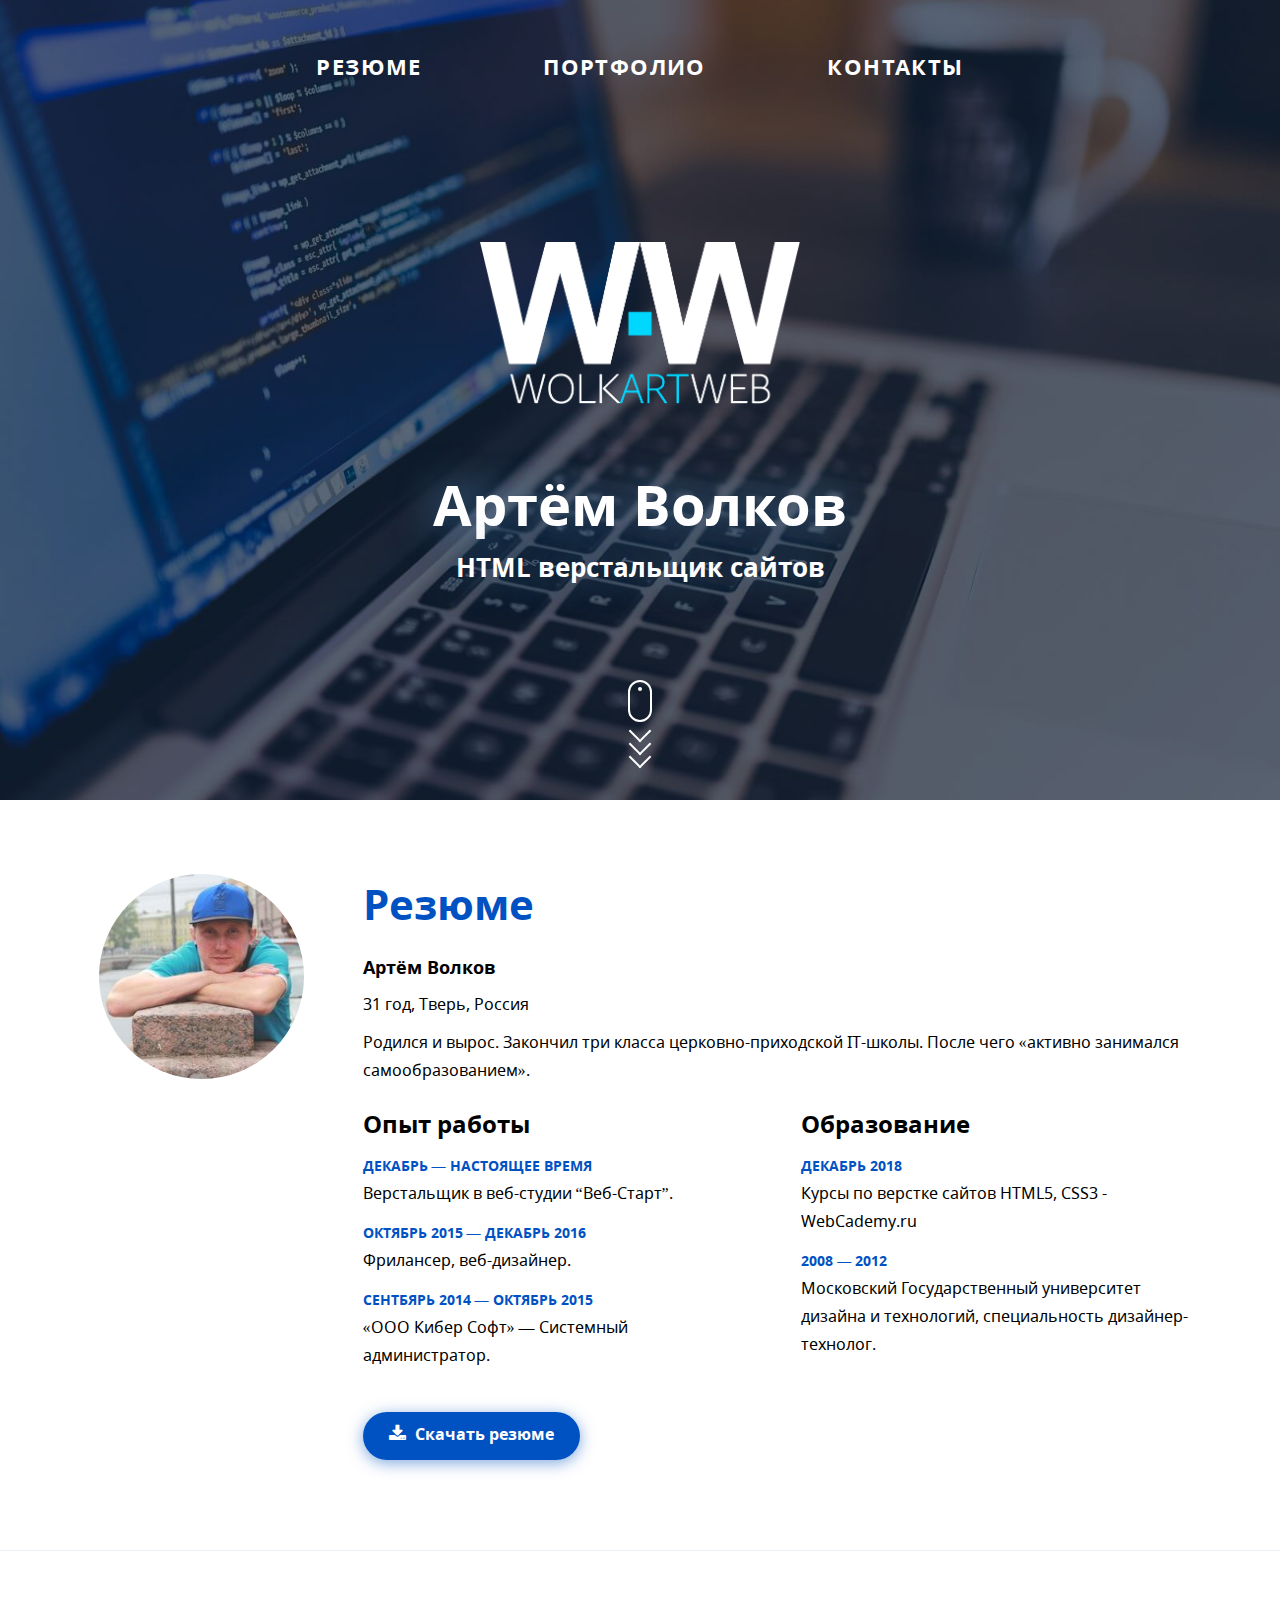
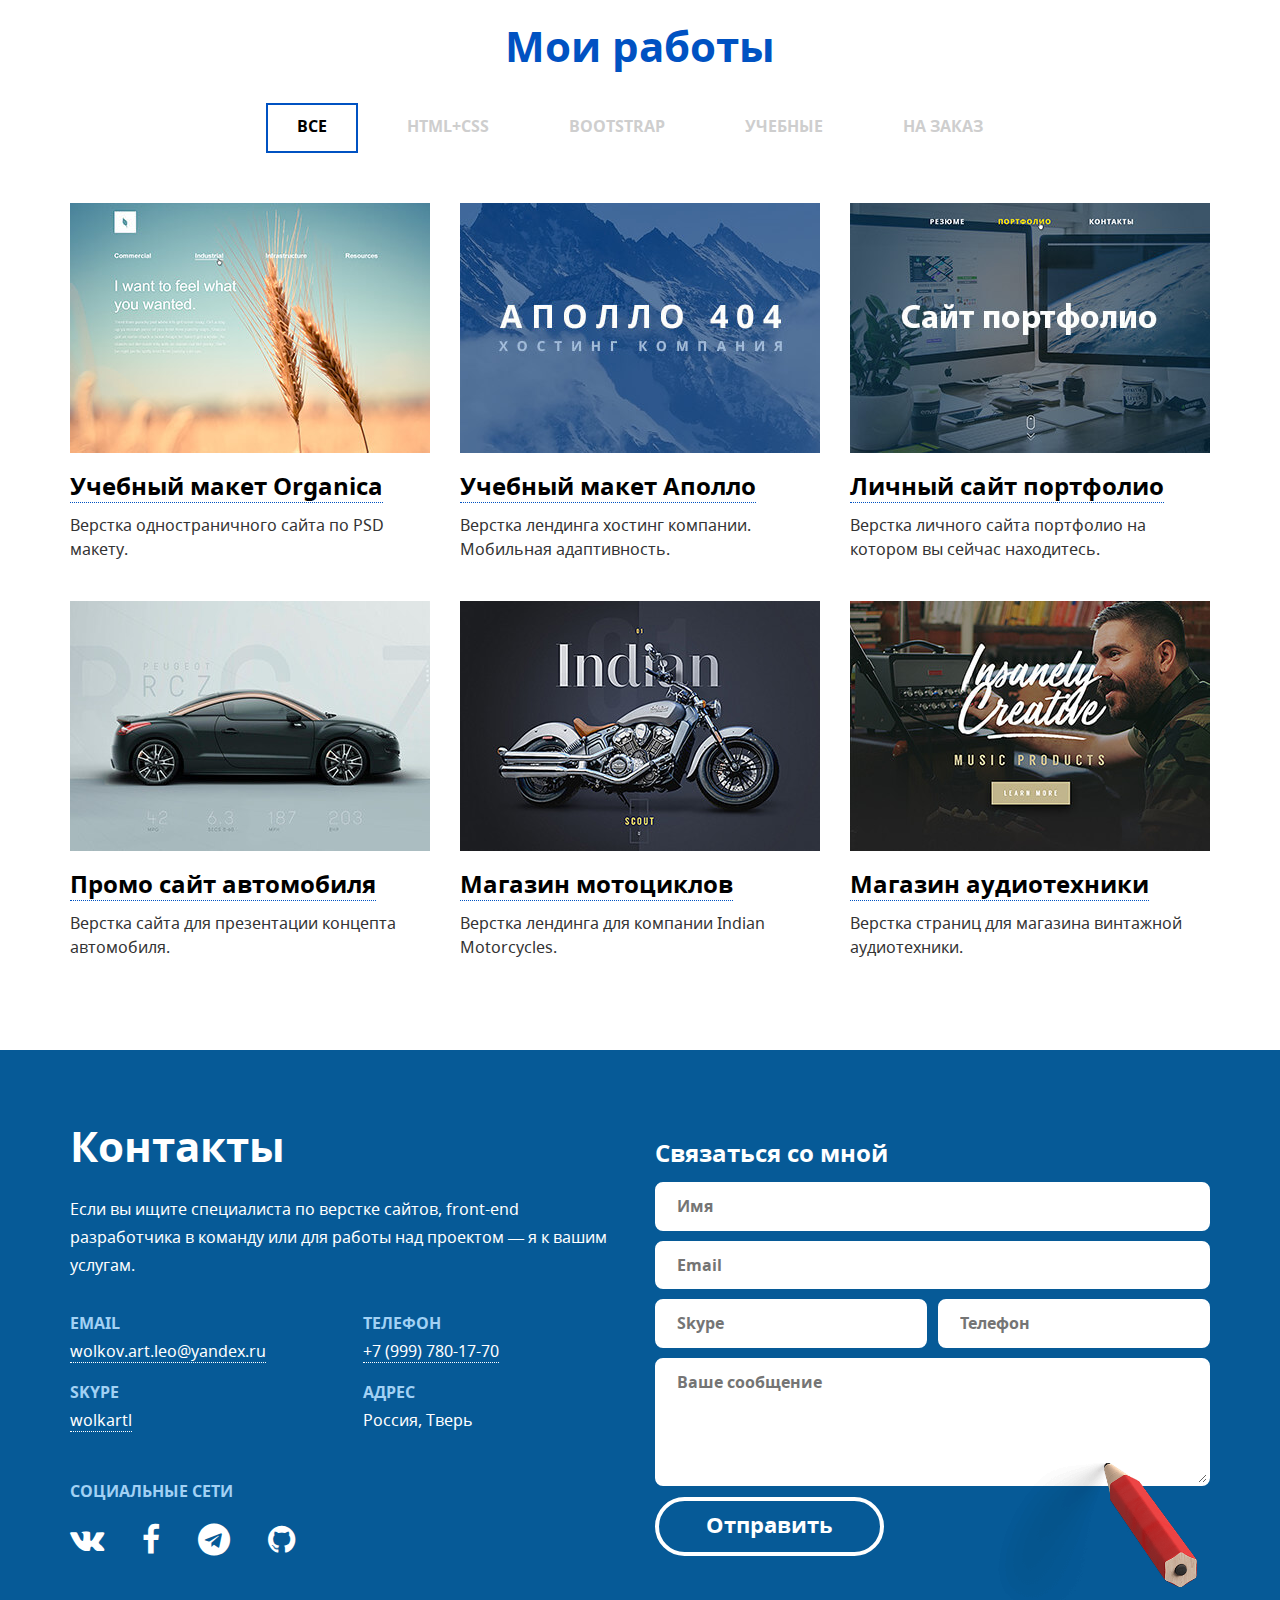
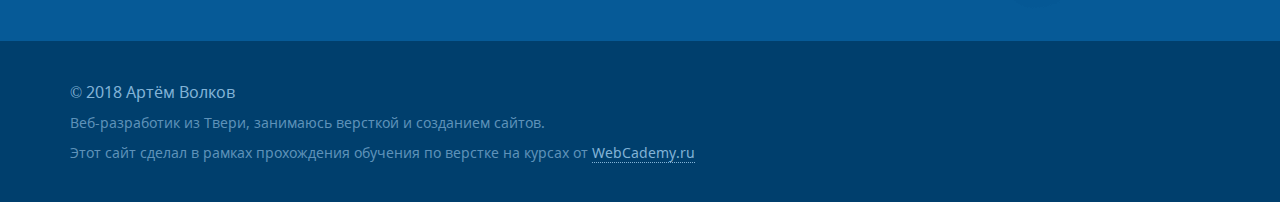
==== index.html @ 9b40dae7 "first commit" ====
<!DOCTYPE html>
<html lang="ru">
<head>
	<meta charset="UTF-8">
	<meta http-equiv="X-UA-Compatible" content="IE=edge" />
	<meta name="viewport" content="width=device-width, initial-scale=1.0" />

	<!-- Titles -->
	<title>Артём Волков - персональный сайт портфолио.</title>
	<meta name="keywords" content="Ключевые слова...">
	<meta name="description" content="Описание страницы...">

	<!-- Syles -->
	<link rel="stylesheet" href="libs/bootstrap/css/bootstrap.min.css">
	<link rel="stylesheet" href="css/main.css">
	<link rel="stylesheet" href="fonts/noto-webfont/noto.css">
	<link rel="stylesheet" href="fonts/font-awesome/css/font-awesome.min.css">
	<link rel="stylesheet" href="libs/fancybox/jquery.fancybox.css">

	<!-- FavIcons -->
	<link rel="shortcut icon" href="img/favicons/favicon.ico"  type="image/x-icon" />
	<link rel="apple-touch-icon" href="img/favicons/apple-touch-icon.png">
	

	<!-- HTML5 shim and Respond.js for IE8 support of HTML5 elements and media queries -->
	<!-- WARNING: Respond.js doesn't work if you view the page via file:// -->
	    <!--[if lt IE 9]>
	      <script src="https://oss.maxcdn.com/html5shiv/3.7.3/html5shiv.min.js"></script>
	      <script src="https://oss.maxcdn.com/respond/1.4.2/respond.min.js"></script>
	  <![endif]-->
	</head>
	<body>

	<!--[if lt IE 8]>
	    <p class="browserupgrade">Вы используете <strong>устаревшую</strong> версию браузера. Пожалуйста <a href="http://browsehappy.com/">обновите свой браузер</a>.</p>
	<![endif]-->
	
	<!-- Шапка страницы -->
	<div class="header">
		<div class="header__inner">
			<nav class="navigation">
				<!-- Navigation icon -->
				<!-- <div class="navigation__toggle navigation__toggle--fixed">
					<i class="fa fa-bars" aria-hiddin="true"></i>
				</div> -->
				<button id="navigation__button" class="cmn-toggle-switch cmn-toggle-switch__htx">
					<span>toggle menu</span>
				</button>
				<!-- // Navigation icon -->
				<ul class="navigation__list">
					<li><a href="#resume">резюме</a></li>
					<li><a href="#portfolio">портфолио</a></li>
					<li><a href="#contacts">контакты</a></li>
				</ul>
			</nav>
			
			<div class="header__centered-content">
				<div class="user-photo user-photo--shadow">
					<img src="usercontent/img/waw-logo-text.png" alt="Артём Волков">
				</div>
				
				<h1 class="header__title">Артём Волков</h1>
				<h2 class="header__subtitle">HTML верстальщик сайтов</h2>
			</div>

			<a href="#resume" class="mouse_scroll PageScroll2id">
				<div class="mouse">
					<div class="wheel"></div>
				</div>
				<div>
					<span class="m_scroll_arrows unu"></span>
					<span class="m_scroll_arrows doi"></span>
					<span class="m_scroll_arrows trei"></span>
				</div>
			</a>

		</div>
	</div>
	<!-- // Шапка страницы -->

	<!-- Резюме -->
	<div id="resume" class="section section--bottom-line section--bg-laptop">
		<div class="container">
			<div class="row">

				<!-- Фотография пользователя -->
				<div class="hidden-xs col-sm-2 col-lg-3">
					<div class="user-photo user-photo--big">
						<img src="usercontent/img/photo-big.jpg" alt="Артём Волков">
					</div>
				</div>
				<!-- // Фотография пользователя -->

				<!-- Резюме пользователя -->
				<div class="col-sm-10 col-lg-9">
					<div class="heading">Резюме</div>
					<div class="heading heading--user-name">Артём Волков</div>
					<p>31 год, Тверь, Россия</p>
					<p>Родился и вырос. Закончил три класса церковно-приходской IT-школы. После чего «активно занимался самообразованием».</p>
					
					<!-- Опыт и образование -->
					<div class="row">
						<div class="col-sm-6">
							<div class="heading heading--medium">
								Опыт работы
							</div>
							<ul class="definition-list">
								<li class="definition-list__item">
									<div class="definition-list__def">Декабрь — настоящее время</div>
									<div class="definition-list__desc">
										<p>Верстальщик в веб-студии “Веб-Старт”.</p>
									</div>
								</li>
								<li class="definition-list__item">
									<div class="definition-list__def">октябрь 2015 — Декабрь 2016</div>
									<div class="definition-list__desc">
										<p>Фрилансер, веб-дизайнер.</p>
									</div>
								</li>
								<li class="definition-list__item">
									<div class="definition-list__def">Сентбярь 2014 — Октябрь 2015</div>
									<div class="definition-list__desc">
										<p>«ООО Кибер Софт» — Системный администратор.</p>
									</div>
								</li>
							</ul>
						</div>
						
						<div class="col-sm-6">
							<div class="heading heading--medium">
								Образование
							</div>
							<ul class="definition-list">
								<li class="definition-list__item">
									<div class="definition-list__def">декабрь 2018</div>
									<div class="definition-list__desc">
										<p>Курсы по верстке сайтов HTML5, CSS3 - WebCademy.ru</p>
									</div>
								</li>
								<li class="definition-list__item">
									<div class="definition-list__def">2008 — 2012</div>
									<div class="definition-list__desc">
										<p>Московский Государственный университет дизайна и технологий, специальность дизайнер-технолог.</p>
									</div>
								</li>
							</ul>
						</div>
					</div>
					<!-- // Опыт и образование -->
					
					<a href="usercontent/pdf/resume.pdf" target="_blank">
						<div class="button">
							<i class="fa fa-download" aria-hiddin="true"></i>
							Скачать резюме
						</div>
					</a>

				</div>
				<!-- // Резюме пользователя -->

			</div>
		</div>
	</div>
	<!-- // Резюме -->

	<!-- Портфолио -->
	<div id="portfolio" class="section section--padding-smaller section--bg-gear">
		<div class="container">
			<div class="heading heading--center">Мои работы</div>

			<!-- 
				1. Создаем разметку с контейнером и элементами которые будем фильтровать.
				2. Добавить контролы для фильтрации.
				3. Добавить в CSS:
				#Container .mix {
					display: none;
				}
				4. Дабавить в JS:
				$('#Container').mixItUp();
				5. Подключить сам MixItUp
			 -->



			<!-- Фильтр работ -->
			<div class="filter-block">
				<ul class="filter-block__block-element">
					<li class="filter-block__element">
						<span class="filter-block__button filter-block__button--active filter" data-filter="all">Все</span>
					</li>
					<li class="filter-block__element">
						<span class="filter-block__button filter" data-filter=".html-css">HTML+CSS</span>
					</li>
					<li class="filter-block__element">
						<span class="filter-block__button filter" data-filter=".bootstrap">Bootstrap</span>
					</li>
					<li class="filter-block__element">
						<span class="filter-block__button filter" data-filter=".tutorial">Учебные</span>
					</li>
					<li class="filter-block__element">
						<span class="filter-block__button filter" data-filter=".payed">На заказ</span>
					</li>
				</ul>
			</div>
			<!-- // Фильтр работ -->

			<div class="row" id="portfolio-projects">

				<!-- Работа в портфолио -->
				<div class="col-sm-4 mix html-css tutorial">
					<div class="portfolio-item">
						<a href="usercontent/img/works/organic.jpg" class="fancybox portfolio-item__image" rel="group" title="Учебный макет Organica">
							<div class="portfolio-item__image__hover">
								<i class="fa fa-search" aria-hidden="true"></i><br>
								<span>Смотреть макет</span>
							</div>
							<img src="usercontent/img/project_organica.jpg" alt="Учебный макет Organica">
						</a>
						<div class="portfolio-item__title">
							<a href="http://myhealthline.info/Organica" target="_blank">Учебный макет Organica</a>
						</div>
						<div class="portfolio-item__description">
							Верстка одностраничного сайта по PSD макету.
						</div>
					</div>
				</div>
				<!-- // Работа в портфолио -->

				<!-- Работа в портфолио -->
				<div class="col-sm-4 mix bootstrap tutorial">
					<div class="portfolio-item">
						<a href="usercontent/img/works/apollo.jpg" class="fancybox portfolio-item__image" rel="group" title="Учебный макет Аполло">
							<div class="portfolio-item__image__hover">
								<i class="fa fa-search" aria-hidden="true"></i><br>
								<span>Смотреть макет</span>
							</div>
							<img src="usercontent/img/project_apollo.jpg" alt="Учебный макет Аполло">
						</a>
						<div class="portfolio-item__title">
							<a href="http://myhealthline.info/apollo" target="_blank">Учебный макет Аполло</a>
						</div>
						<div class="portfolio-item__description">
							Верстка лендинга хостинг компании. Мобильная адаптивность.
						</div>
					</div>
				</div>
				<!-- // Работа в портфолио -->

				<!-- Работа в портфолио -->
				<div class="col-sm-4 mix bootstrap tutorial">
					<div class="portfolio-item">
						<a href="usercontent/img/works/portfolio.jpg" class="fancybox portfolio-item__image" rel="group" title="Личный сайт портфолио">
							<div class="portfolio-item__image__hover">
								<i class="fa fa-search" aria-hidden="true"></i><br>
								<span>Смотреть макет</span>
							</div>
							<img src="usercontent/img/project_portfolio.jpg" alt="Личный сайт портфолио">
						</a>
						<div class="portfolio-item__title">
							<a href="#">Личный сайт портфолио</a>
						</div>
						<div class="portfolio-item__description">
							Верстка личного сайта портфолио на котором вы сейчас находитесь. 
						</div>
					</div>
				</div>
				<!-- // Работа в портфолио -->

				<!-- Работа в портфолио -->
				<div class="col-sm-4 mix payed">
					<div class="portfolio-item">
						<a href="usercontent/img/works/car-concept.jpg" class="fancybox portfolio-item__image" rel="group" title="Промо сайт автомобиля">
							<div class="portfolio-item__image__hover">
								<i class="fa fa-search" aria-hidden="true"></i><br>
								<span>Смотреть макет</span>
							</div>
							<img src="usercontent/img/project_auto.jpg" alt="Промо сайт автомобиля">
						</a>
						<div class="portfolio-item__title">
							<a href="usercontent/img/works/car-concept.jpg" target="_blank">Промо сайт автомобиля</a>
						</div>
						<div class="portfolio-item__description">
							Верстка сайта для презентации концепта автомобиля.
						</div>
					</div>
				</div>
				<!-- // Работа в портфолио -->

				<!-- Работа в портфолио -->
				<div class="col-sm-4 mix bootstrap payed">
					<div class="portfolio-item">
						<a href="usercontent/img/works/motocycles.jpg" class="fancybox portfolio-item__image" rel="group" title="Магазин мотоциклов">
							<div class="portfolio-item__image__hover">
								<i class="fa fa-search" aria-hidden="true"></i><br>
								<span>Смотреть макет</span>
							</div>
							<img src="usercontent/img/project_moto.jpg" alt="Магазин мотоциклов">
						</a>
						<div class="portfolio-item__title">
							<a href="usercontent/img/works/motocycles.jpg" target="_blank"">Магазин мотоциклов</a>
						</div>
						<div class="portfolio-item__description">
							Верстка лендинга для компании Indian Motorcycles.
						</div>
					</div>
				</div>
				<!-- // Работа в портфолио -->

				<!-- Работа в портфолио -->
				<div class="col-sm-4 mix payed">
					<div class="portfolio-item">
						<a href="usercontent/img/works/music.jpg" class="fancybox portfolio-item__image" rel="group" title="Магазин аудиотехники">
							<div class="portfolio-item__image__hover">
								<i class="fa fa-search" aria-hidden="true"></i><br>
								<span>Смотреть макет</span>
							</div>
							<img src="usercontent/img/project_music.jpg" alt="Магазин аудиотехники">
						</a>
						<div class="portfolio-item__title">
							<a href="usercontent/img/works/music.jpg" target="_blank"">Магазин аудиотехники</a>
						</div>
						<div class="portfolio-item__description">
							Верстка страниц для магазина винтажной аудиотехники.
						</div>
					</div>
				</div>
				<!-- // Работа в портфолио -->
				
			</div>
		</div>
	</div>
	<!-- // Портфолио -->

	<!-- Footer -->
	<!-- Контакты блок -->
	<div id="contacts" class="contacts section section--padding-contacts section--bg-cloud">
		<div class="container">
			<div class="row">

				<!-- Контакты -->
				<div class="col-sm-6">
					<div class="heading heading--white">Контакты</div>
					<div class="contacts__description">
						<p>Если вы ищите специалиста по верстке сайтов, front-end разработчика в команду или для работы над проектом —  я к вашим услугам.</p>
					</div>
					
					<!-- Контактные данные -->
					<div class="row">
						<div class="col-lg-6">
							<ul class="definition-list">
								<li class="definition-list__item">
									<div class="definition-list__def definition-list__def--contacts">Email</div>
									<div class="definition-list__desc">
										<p><a href="mailto:wolkov.art.leo@yandex.ru">wolkov.art.leo@yandex.ru</a></p>
									</div>
								</li>
								<li class="definition-list__item">
									<div class="definition-list__def definition-list__def--contacts">Skype</div>
									<div class="definition-list__desc">
										<p><a href="skype:wolkartl?chat">wolkartl</a></p>
									</div>
								</li>
							</ul>
						</div>

						<div class="col-lg-6">
							<ul class="definition-list">
								<li class="definition-list__item">
									<div class="definition-list__def definition-list__def--contacts">Телефон</div>
									<div class="definition-list__desc">
										<p><a href="tel:+7 (999) 780-17-70">+7 (999) 780-17-70</a></p>
									</div>
								</li>
								<li class="definition-list__item">
									<div class="definition-list__def definition-list__def--contacts">Адрес</div>
									<div class="definition-list__desc">
										<p>Россия, Тверь</p>
									</div>
								</li>
							</ul>
						</div>
					</div>
					<!-- // Контактные данные -->

					<!-- Социальные сети -->
					<ul class="definition-list definition-list--social-icons">
						<li class="definition-list__item">
							<div class="definition-list__def definition-list__def--contacts">Социальные сети</div>
							<div class="definition-list__desc">
								<div class="social-icons">
									<a href="https://vk.com/wolkart" target="_blank" class="fa fa-vk" aria-hidden="true"></a>
									<a href="https://www.facebook.com/wolkov.art.leo" target="_blank" class="fa fa-facebook" aria-hidden="true"></a>
									<!-- <a href="#" target="_blank" class="fa fa-instagram" aria-hidden="true"></a> -->
									<a href="tg://resolve?domain=<@WolkArt>" target="_blank" class="fa fa-telegram" aria-hidden="true"></a>
									<a href="https://github.com/wolkart" target="_blank" class="fa fa-github" aria-hidden="true"></a>
								</div>
							</div>
						</li>
					</ul>
					<!-- // Социальные сети -->
				</div>
				<!-- // Контакты -->

				<!-- Форма -->
				<div class="col-sm-6 col-lg-6">
					<div class="heading heading--medium heading--padding-top heading--white">Связаться со мной</div>

					<form id="contact-form" class="contact-form">

						<!-- Hidden Required Fields -->
						<input type="hidden" name="project_name" value="Мой сайт-портфолио">
						<input type="hidden" name="form_from" value="admin@wolkovart.zzz.com.ua">
						<input type="hidden" name="admin_email" value="wolkov.art.leo@yandex.ru">
						<input type="hidden" name="form_subject" value="Сообщение с сайта-портфолио">
						<!-- // Hidden Required Fields -->

						<input type="text" class="contact-form__input" name="name" placeholder="Имя">
						<input type="text" class="contact-form__input" name="email" placeholder="Email">

						<div class="clearfix">
							<input type="text" class="contact-form__input contact-form__input--half-width-left" name="skype" placeholder="Skype">
							<input type="text" class="contact-form__input contact-form__input--half-width-right" name="phone" placeholder="Телефон">
						</div>

						<div class="contact-form__bg-pencil">
							<textarea class="contact-form__textarea" placeholder="Ваше сообщение" name="message"></textarea>
						</div>

						<input type="submit" class="contact-form__submit" name="" value="Отправить">
					</form>

					<div id="answer"></div>

				</div>
				<!-- // Форма -->

			</div>
		</div>
	</div>
	<!-- // Контакты блок -->
	
	<!-- Копирайт -->
	<div class="copyright">
		<div class="container">
			<p class="copyright__label">© 2018 Артём Волков</p>
			<p>Веб-разработик из Твери, занимаюсь версткой и созданием сайтов.</p>
			<p>Этот сайт сделал в рамках прохождения обучения по верстке на курсах от <a href="http://webcademy.ru/" target="_blank">WebCademy.ru</a></p>
		</div>
	</div>
	<!-- Копирайт -->
	<!-- // Footer -->

	



	


	<!-- Vendor scripts -->
	<script src="libs/jquery/jquery-1.11.2.min.js"></script>
	<script src="libs/bootstrap/js/bootstrap.min.js"></script>
	<script src="libs/pagescroll2id/jquery.malihu.PageScroll2id.js"></script>
	<script src="libs/mixitup2/jquery.mixitup.min.js"></script>
	<script src="libs/fancybox/jquery.fancybox.pack.js"></script>
	<script src="libs/jquery/jquery.mousewheel-3.0.6.pack.js"></script>
	<script src="libs/jquery.valedate/jquery.validate.js"></script>
	
	<!-- Custom scripts -->
	<script src="js/navigation.js"></script>
	<script src="js/main.js"></script>

</body>
</html>
---- css/main.css ----
/*
 * Box-sizing-model
 */
*,
*:before,
*:after {
  -moz-box-sizing: border-box;
  -webkit-box-sizing: border-box;
  box-sizing: border-box;
}
/*
 * Responsive images
*/
img {
  max-width: 100%;
  height: auto;
}
/*
 * Cursor change on hover on Buttons
*/
input[type="submit"] {
  cursor: pointer;
}
/*
 * A better looking default horizontal rule
 */
hr {
  display: block;
  height: 1px;
  border: 0;
  border-top: 1px solid #ccc;
  margin: 1em 0;
  padding: 0;
}
/*
 * Allow only vertical resizing of textareas.
 */
textarea {
  resize: vertical;
}
/*
 * Clearfix: contain floats
 *
 * For modern browsers
 * 1. The space content is one way to avoid an Opera bug when the
 *    `contenteditable` attribute is included anywhere else in the document.
 *    Otherwise it causes space to appear at the top and bottom of elements
 *    that receive the `clearfix` class.
 * 2. The use of `table` rather than `block` is only necessary if using
 *    `:before` to contain the top-margins of child elements.
 */
.clearfix:before,
.clearfix:after {
  content: " ";
  /* 1 */
  display: table;
  /* 2 */
}
.clearfix:after {
  clear: both;
}
.clear {
  clear: both;
  height: 0;
  width: 0;
  visibility: hidden;
}
/* ==========================================================================
   Browser Upgrade Prompt
   ========================================================================== */
.browserupgrade {
  margin: 0.2em 0;
  background: #ccc;
  color: #000;
  padding: 0.2em 0;
}
html,
body {
  height: 100%;
  min-width: 320px;
}
html {
  font-size: 10px;
  line-height: 1.4;
}
body {
  font-size: 1.6rem;
  /* 10px * 1.6 = 16px */
  font-family: 'Noto Sans';
}
p {
  font-size: 14px;
  line-height: 22px;
  color: #000;
}
@media (min-width: 768px) {
  p {
    font-size: 16px;
    line-height: 28px;
  }
}
/*==========  Desktop First Method  ==========*/
/* Large Devices, Wide Screens - adaptive styles bofore 1200px */
/* Medium Devices, Desktops - adaptive styles bofore 992px */
/* Small Devices, Tablets - adaptive styles bofore 768px */
/* Extra Small Devices, Phones - adaptive styles bofore 480px */
/* Custom, iPhone Retina - adaptive styles bofore 320px */
.navigation {
  font-size: 22px;
  font-weight: 700;
  text-transform: uppercase;
  letter-spacing: 1.4px;
  top: 51px;
  left: 0;
  right: 0;
}
@media (min-width: 768px) {
  .navigation {
    position: absolute;
  }
}
.navigation .navigation__toggle {
  display: block;
  font-size: 38px;
  position: absolute;
  top: 23px;
  right: 15px;
  z-index: 2;
  cursor: pointer;
}
@media (min-width: 768px) {
  .navigation .navigation__toggle {
    display: none;
  }
}
.navigation .navigation__toggle--fixed {
  position: fixed;
}
.navigation ul.navigation__list {
  margin: 0;
  padding: 0;
  list-style-type: none;
  text-align: center;
  display: none;
  z-index: 1;
  position: fixed;
  top: 0;
  bottom: 0;
  left: 0;
  right: 0;
  background-color: rgba(11, 81, 136, 0.95);
}
.navigation ul.navigation__list--open {
  display: flex;
  justify-content: center;
  align-items: center;
  flex-direction: column;
}
@media (min-width: 768px) {
  .navigation ul.navigation__list {
    display: block;
    position: absolute;
  }
}
.navigation ul.navigation__list li {
  margin: 0 0 40px;
  padding: 0;
  display: block;
  margin-left: auto;
  margin-right: auto;
}
@media (min-width: 768px) {
  .navigation ul.navigation__list li {
    display: inline-block;
    margin: 0;
    padding: 0;
    margin-right: 114px;
  }
  .navigation ul.navigation__list li:last-child {
    margin-right: 0;
  }
}
.navigation a {
  color: #FFF;
  text-decoration: none;
  -webkit-transition: all 0.3s ease-in;
  -moz-transition: all 0.3s ease-in;
  -ms-transition: all 0.3s ease-in;
  -o-transition: all 0.3s ease-in;
  transition: all 0.3s ease-in;
}
.navigation a:hover,
.navigation a:focus,
.navigation a:active {
  color: #ffe400;
}
.user-photo {
  overflow: hidden;
  width: 160px;
  margin-left: auto;
  margin-right: auto;
  margin-bottom: 30px;
  background-repeat: no-repeat;
  background-position: center;
  -webkit-background-size: cover;
  -o-background-size: cover;
  background-size: cover;
}
@media (min-width: 768px) {
  .user-photo {
    width: 200px;
  }
}
@media (min-width: 1200px) {
  .user-photo {
    width: 320px;
    margin-bottom: 70px;
  }
}
.user-photo--big {
  max-width: 100%;
  height: auto;
  border-radius: 110px;
  background-image: url("../img/placeholders/user-avatar-placeholder-big.jpg");
}
@media (min-width: 1200px) {
  .user-photo--big {
    width: 205px;
    height: 205px;
  }
}
a.mouse_scroll {
  display: block;
  margin: 0 auto;
  width: 24px;
  height: 100px;
  position: absolute;
  bottom: 2rem;
  left: 50%;
  margin-left: -12px;
  -webkit-animation-delay: 1.2s;
  -moz-animation-delay: 1.2s;
  -o-animation-delay: 1.2s;
  animation-delay: 1.2s;
  cursor: pointer;
}
@media screen and (max-width: 767px) {
  a.mouse_scroll {
    bottom: 1rem;
    height: 50px;
  }
}
a.mouse_scroll:active,
a.mouse_scroll:focus {
  outline: none;
}
.m_scroll_arrows {
  display: block;
  width: 5px;
  height: 5px;
  -ms-transform: rotate(45deg);
  /* IE 9 */
  -webkit-transform: rotate(45deg);
  /* Chrome, Safari, Opera */
  transform: rotate(45deg);
  border-right: 2px solid white;
  border-bottom: 2px solid white;
  margin: 0 0 3px 4px;
  width: 16px;
  height: 16px;
}
.unu {
  margin-top: 1px;
}
.unu,
.doi,
.trei {
  -webkit-animation: mouse-scroll 1s infinite;
  -moz-animation: mouse-scroll 1s infinite;
}
.unu {
  -webkit-animation-delay: .1s;
  -moz-animation-delay: .1s;
  -webkit-animation-direction: alternate;
}
.doi {
  -webkit-animation-delay: .2s;
  -moz-animation-delay: .2s;
  -webkit-animation-direction: alternate;
  margin-top: -6px;
}
.trei {
  -webkit-animation-delay: .3s;
  -moz-animation-delay: .3s;
  -webkit-animation-direction: alternate;
  margin-top: -6px;
}
.mouse {
  height: 42px;
  width: 24px;
  border-radius: 14px;
  transform: none;
  border: 2px solid white;
  top: 170px;
  display: none;
}
@media (min-width: 768px) {
  .mouse {
    display: block;
  }
}
.wheel {
  height: 5px;
  width: 2px;
  display: block;
  margin: 5px auto;
  background: white;
  position: relative;
  height: 4px;
  width: 4px;
  border: 2px solid white;
  -webkit-border-radius: 8px;
  border-radius: 8px;
}
.wheel {
  -webkit-animation: mouse-wheel 0.6s linear infinite;
  -moz-animation: mouse-wheel 0.6s linear infinite;
}
@-webkit-keyframes mouse-wheel {
  0% {
    opacity: 1;
    -webkit-transform: translateY(0);
    -ms-transform: translateY(0);
    transform: translateY(0);
  }
  100% {
    opacity: 0;
    -webkit-transform: translateY(6px);
    -ms-transform: translateY(6px);
    transform: translateY(6px);
  }
}
@-moz-keyframes mouse-wheel {
  0% {
    top: 1px;
  }
  25% {
    top: 2px;
  }
  50% {
    top: 3px;
  }
  75% {
    top: 2px;
  }
  100% {
    top: 1px;
  }
}
@-webkit-keyframes mouse-scroll {
  0% {
    opacity: 0;
  }
  50% {
    opacity: .5;
  }
  100% {
    opacity: 1;
  }
}
@-moz-keyframes mouse-scroll {
  0% {
    opacity: 0;
  }
  50% {
    opacity: .5;
  }
  100% {
    opacity: 1;
  }
}
@-o-keyframes mouse-scroll {
  0% {
    opacity: 0;
  }
  50% {
    opacity: .5;
  }
  100% {
    opacity: 1;
  }
}
@keyframes mouse-scroll {
  0% {
    opacity: 0;
  }
  50% {
    opacity: .5;
  }
  100% {
    opacity: 1;
  }
}
.section {
  padding-top: 35px;
  padding-bottom: 40px;
}
@media (min-width: 768px) {
  .section {
    padding-top: 50px;
    padding-bottom: 60px;
  }
}
@media (min-width: 1200px) {
  .section {
    padding-top: 74px;
    padding-bottom: 90px;
  }
}
.section--padding-smaller {
  padding-top: 30px;
  padding-bottom: 35px;
}
@media (min-width: 768px) {
  .section--padding-smaller {
    padding-top: 50px;
    padding-bottom: 60px;
  }
}
@media (min-width: 1200px) {
  .section--padding-smaller {
    padding-top: 65px;
    padding-bottom: 50px;
  }
}
.section--padding-contacts {
  padding-top: 48px;
  padding-bottom: 50px;
}
@media (min-width: 768px) {
  .section--padding-contacts {
    padding-top: 50px;
    padding-bottom: 60px;
  }
}
@media (min-width: 1200px) {
  .section--padding-contacts {
    padding-top: 66px;
    padding-bottom: 52px;
  }
}
.section--bottom-line {
  border-bottom: 1px solid #e9eff3;
}
.section--bg-laptop {
  background-repeat: no-repeat;
  background-position: right 70%;
}
@media (min-width: 1500px) {
  .section--bg-laptop {
    background-image: url("../img/bg/laptop.png");
  }
}
.section--bg-gear {
  background-repeat: no-repeat;
  background-position: left 55%;
}
@media (min-width: 1500px) {
  .section--bg-gear {
    background-image: url("../img/bg/gear.png");
  }
}
.section--bg-cloud {
  background-repeat: no-repeat;
  background-position: right 70%;
}
@media (min-width: 1500px) {
  .section--bg-cloud {
    background-image: url("../img/bg/cloud.png");
  }
}
.heading {
  color: #0052c2;
  font-weight: 700;
  font-size: 32px;
  margin: 0 0 9px;
}
@media (min-width: 768px) {
  .heading {
    font-size: 42px;
    margin: 0 0 19px;
  }
}
.heading--user-name {
  font-size: 18px;
  line-height: 28px;
  font-weight: 700;
  color: #000;
  margin: 0 0 3px;
}
@media (min-width: 768px) {
  .heading--user-name {
    margin: 0 0 9px;
  }
}
.heading--medium {
  color: #000;
  font-size: 24px;
  line-height: 28px;
  margin: 16px 0 15px;
}
.heading--center {
  text-align: center;
}
.heading--white {
  color: #FFF;
}
.heading--padding-top {
  padding-top: 7px;
}
.definition-list {
  margin: 0 0 43px;
  padding: 0;
  list-style-type: none;
}
@media (min-width: 1200px) {
  .definition-list {
    padding-right: 20px;
  }
}
.definition-list--social-icons {
  margin-bottom: 0;
}
.definition-list__item {
  margin: 0 0 13px;
  padding: 0;
}
.definition-list__def {
  font-size: 14px;
  line-height: 26px;
  font-weight: 700;
  color: #0052c2;
  text-transform: uppercase;
}
.definition-list__def--contacts {
  color: #A2D1F4;
  font-size: 16px;
  line-height: 28px;
}
.definition-list__desc {
  font-size: 16px;
  line-height: 26px;
}
.button {
  display: inline-block;
  font-size: 16px;
  font-weight: 700;
  color: #FFF;
  padding: 11px 26px 14px;
  background-color: #0052c2;
  border-radius: 60px;
  cursor: pointer;
  box-shadow: 0px 3px 15px 0px rgba(0, 82, 194, 0.5);
  -webkit-transition: 0.3s ease-in;
  -moz-transition: 0.3s ease-in;
  -ms-transition: 0.3s ease-in;
  -o-transition: 0.3s ease-in;
  transition: 0.3s ease-in;
}
.button .fa {
  font-size: 18px;
  margin-right: 5px;
}
.button:hover,
.button:focus {
  background-color: #FFF;
  color: #0052c2;
}
.button:active {
  background-color: #0052c2;
  color: #ffe400;
}
.Rounded_Rectangle_2_copy_4 {
  background-color: #0052c2;
  box-shadow: 0px 3px 15px 0px rgba(0, 82, 194, 0.5);
  position: absolute;
  left: 120px;
  top: 524px;
  width: 216px;
  height: 48px;
  z-index: 71;
}
.filter-block {
  font-size: 16px;
  font-weight: 700;
  text-transform: uppercase;
  padding-top: 19px;
  margin-bottom: 20px;
}
@media (min-width: 768px) {
  .filter-block {
    padding-top: 8px;
    margin-bottom: 50px;
  }
}
.filter-block__block-element {
  margin: 0;
  padding: 0;
  list-style-type: none;
  text-align: center;
}
.filter-block__element {
  margin: 0 0 9px;
  padding: 0;
  display: block;
}
@media (min-width: 768px) {
  .filter-block__element {
    margin: 0;
    margin-right: 0;
    display: inline-block;
  }
}
@media (min-width: 1200px) {
  .filter-block__element {
    margin-right: 14px;
  }
  .filter-block__element:last-child {
    margin-right: 0;
  }
}
.filter-block__button {
  display: inline-block;
  cursor: pointer;
  color: #CECECE;
  padding: 10px 29px 13px;
  border: 2px solid #fff;
  -webkit-transition: all 0.3s ease-in;
  -moz-transition: all 0.3s ease-in;
  -ms-transition: all 0.3s ease-in;
  -o-transition: all 0.3s ease-in;
  transition: all 0.3s ease-in;
}
.filter-block__button:hover {
  padding: 10px 29px 13px;
  color: #000;
  border: 2px solid #0052c2;
}
.filter-block__button--active {
  padding: 10px 29px 13px;
  color: #000;
  border: 2px solid #0052c2;
}
#portfolio-projects {
  text-align: center;
}
@media (min-width: 768px) {
  #portfolio-projects {
    text-align: left;
  }
}
#portfolio-projects .mix {
  display: none;
  text-align: left;
}
.portfolio-item {
  margin-left: auto;
  margin-right: auto;
  margin-bottom: 40px;
  max-width: 360px;
}
.portfolio-item__image {
  position: relative;
  display: block;
  margin-bottom: 15px;
  background-image: url("../img/placeholders/project_placeholder.jpg");
  background-repeat: no-repeat;
  background-position: center;
  -webkit-background-size: cover;
  -o-background-size: cover;
  background-size: cover;
  min-height: 190px;
  overflow: hidden;
}
@media (min-width: 768px) {
  .portfolio-item__image {
    min-height: 150px;
  }
}
@media (min-width: 992px) {
  .portfolio-item__image {
    min-height: 200px;
  }
}
@media (min-width: 1200px) {
  .portfolio-item__image {
    margin-bottom: 16px;
    height: 250px;
  }
}
.portfolio-item__image__hover {
  position: absolute;
  top: 100%;
  bottom: 0;
  left: 0;
  right: 0;
  padding-top: 60px;
  text-align: center;
  font-size: 26px;
  color: #FFF;
  background-color: rgba(0, 82, 194, 0.9);
  -webkit-transition: top 0.5s ease-out;
  -moz-transition: top 0.5s ease-out;
  -ms-transition: top 0.5s ease-out;
  -o-transition: top 0.5s ease-out;
  transition: top 0.5s ease-out;
}
.portfolio-item__image__hover .fa {
  font-size: 64px;
  margin-bottom: 15px;
  position: absolute;
  top: 50%;
  left: 50%;
  -webkit-transform: translate(-50%, -50%);
  -moz-transform: translate(-50%, -50%);
  -ms-transform: translate(-50%, -50%);
  -o-transform: translate(-50%, -50%);
  transform: translate(-50%, -50%);
}
@media (min-width: 768px) {
  .portfolio-item__image__hover .fa {
    font-size: 50px;
  }
}
@media (min-width: 1200px) {
  .portfolio-item__image__hover .fa {
    font-size: 64px;
    position: static;
    -webkit-transform: translate(0%, 0%);
    -moz-transform: translate(0%, 0%);
    -ms-transform: translate(0%, 0%);
    -o-transform: translate(0%, 0%);
    transform: translate(0%, 0%);
  }
}
.portfolio-item__image__hover span {
  display: none;
}
@media (min-width: 1200px) {
  .portfolio-item__image__hover span {
    display: inline-block;
  }
}
.portfolio-item__image:hover .portfolio-item__image__hover {
  display: block;
  top: 0;
}
.portfolio-item__title {
  font-size: 20px;
  font-weight: 700;
  margin-bottom: 10px;
}
@media (min-width: 1200px) {
  .portfolio-item__title {
    font-size: 24px;
  }
}
.portfolio-item__title a {
  color: #000;
  text-decoration: none;
  -webkit-transition: all 0.3s ease-in;
  -moz-transition: all 0.3s ease-in;
  -ms-transition: all 0.3s ease-in;
  -o-transition: all 0.3s ease-in;
  transition: all 0.3s ease-in;
}
.portfolio-item__title a:hover,
.portfolio-item__title a:focus,
.portfolio-item__title a:active {
  color: #0052c2;
  text-decoration: none;
}
@media (min-width: 1200px) {
  .portfolio-item__title a {
    border-bottom: 1px dotted #000;
    border-bottom: 1px dotted #0052c2;
  }
}
.portfolio-item__description {
  font-size: 14px;
  line-height: 1.42;
}
@media (min-width: 1200px) {
  .portfolio-item__description {
    font-size: 16px;
    line-height: 1.5;
  }
}
.social-icons {
  font-size: 32px;
  padding-top: 19px;
}
.social-icons a {
  text-decoration: none;
  border-bottom: none !important;
}
.social-icons .fa {
  margin-right: 30px;
  margin-bottom: 20px;
}
.social-icons .fa:last-child {
  margin-right: 0;
}
.contact-form__input {
  color: #00599A;
  font-size: 16px;
  font-weight: 700;
  width: 100%;
  margin-bottom: 10px;
  padding: 10px 19px;
  outline: none;
  border: none;
  -webkit-border-radius: 8px;
  border-radius: 8px;
  background-color: #FFF;
  border: 3px solid #fff;
  -webkit-transition: border-color 0.3s ease-in;
  -moz-transition: border-color 0.3s ease-in;
  -ms-transition: border-color 0.3s ease-in;
  -o-transition: border-color 0.3s ease-in;
  transition: border-color 0.3s ease-in;
}
.contact-form__input:active,
.contact-form__input:focus,
.contact-form__input:hover {
  border: 3px solid #a2d1f4;
}
.contact-form__input--half-width-left {
  float: left;
  width: 49%;
}
.contact-form__input--half-width-right {
  float: right;
  width: 49%;
}
.contact-form__textarea {
  color: #00599A;
  font-size: 16px;
  font-weight: 700;
  width: 100%;
  height: 128px;
  margin-bottom: 5px;
  padding: 10px 19px;
  outline: none;
  border: none;
  -webkit-border-radius: 8px;
  border-radius: 8px;
  background-color: #FFF;
  border: 3px solid #fff;
  -webkit-transition: border-color 0.3s ease-in;
  -moz-transition: border-color 0.3s ease-in;
  -ms-transition: border-color 0.3s ease-in;
  -o-transition: border-color 0.3s ease-in;
  transition: border-color 0.3s ease-in;
}
.contact-form__textarea:active,
.contact-form__textarea:focus,
.contact-form__textarea:hover {
  border: 3px solid #a2d1f4;
}
@media (min-width: 320px) {
  @-moz-document url-prefix() {
    .contact-form__textarea {
      margin-bottom: 10px;
    }
  }
}
@media (min-width: 1200px) {
  .contact-form__bg-pencil {
    position: relative;
  }
  .contact-form__bg-pencil:after {
    content: "";
    position: absolute;
    display: block;
    top: 75%;
    left: 61%;
    width: 203px;
    height: 153px;
    background-image: url("../img/bg/pencil.png");
    background-repeat: no-repeat;
    background-position: left top;
  }
}
.contact-form__submit {
  width: 100%;
  font-size: 18px;
  font-weight: 700;
  text-align: center;
  padding: 8px 47px 12px;
  outline: none;
  color: #FFF;
  border: 4px solid #fff;
  -webkit-border-radius: 80px;
  border-radius: 80px;
  background-color: transparent;
  -webkit-transition: 0.3s ease-in;
  -moz-transition: 0.3s ease-in;
  -ms-transition: 0.3s ease-in;
  -o-transition: 0.3s ease-in;
  transition: 0.3s ease-in;
}
.contact-form__submit:hover,
.contact-form__submit:focus {
  background-color: #FFF;
  color: #065a97;
}
.contact-form__submit:active {
  border-color: #ffe400;
  color: #ffe400;
  background-color: transparent;
}
@media (min-width: 768px) {
  .contact-form__submit {
    width: auto;
    font-size: 20px;
  }
}
@media (min-width: 1200px) {
  .contact-form__submit {
    font-size: 22px;
  }
}
label.error {
  background-color: #FF3B06;
  position: relative;
  display: block;
  border-radius: 8px;
  color: #FFF;
  padding: 5px 15px 8px;
  font-weight: 700;
  margin-bottom: 15px;
  margin-top: 2px;
}
label.error:after {
  content: "";
  position: absolute;
  bottom: 100%;
  left: 40px;
  margin-left: -12px;
  width: 0;
  height: 0;
  border-bottom: 12px solid #ff3b06;
  border-right: 12px solid transparent;
  border-left: 12px solid transparent;
}
.contact-form__success {
  background-color: #FFF;
  position: relative;
  display: block;
  border-radius: 8px;
  color: #00B415;
  padding: 5px 15px 8px;
  font-weight: 700;
  margin-bottom: 15px;
  margin-top: 2px;
  font-size: 20px;
}
.cmn-toggle-switch {
  display: block;
  position: absolute;
  top: 23px;
  right: 16px;
  z-index: 5;
  width: 50px;
  height: 45px;
  overflow: hidden;
  margin: 0;
  padding: 0;
  font-size: 0;
  text-indent: -9999px;
  -webkit-appearance: none;
  -moz-appearance: none;
  appearance: none;
  box-shadow: none;
  border-radius: none;
  border: none;
  cursor: pointer;
  -webkit-transition: background 0.3s;
  transition: background 0.3s;
}
@media (min-width: 768px) {
  .cmn-toggle-switch {
    display: none;
  }
}
.cmn-toggle-switch:focus {
  outline: none;
}
.cmn-toggle-switch span {
  display: block;
  position: absolute;
  top: 20px;
  left: 5px;
  right: 5px;
  height: 5px;
  background: white;
}
.cmn-toggle-switch span::before,
.cmn-toggle-switch span::after {
  position: absolute;
  display: block;
  left: 0;
  width: 100%;
  height: 5px;
  background-color: #fff;
  content: "";
}
.cmn-toggle-switch span::before {
  top: -12px;
}
.cmn-toggle-switch span::after {
  bottom: -12px;
}
/**
 * Style 2
 */
.cmn-toggle-switch__htx {
  background-color: transparent;
}
.cmn-toggle-switch__htx span {
  -webkit-transition: background 0 0.3s;
  transition: background 0 0.3s;
}
.cmn-toggle-switch__htx span::before,
.cmn-toggle-switch__htx span::after {
  -webkit-transition-duration: 0.3s, 0.3s;
  transition-duration: 0.3s, 0.3s;
  -webkit-transition-delay: 0.3s, 0;
  transition-delay: 0.3s, 0;
}
.cmn-toggle-switch__htx span::before {
  -webkit-transition-property: top, -webkit-transform;
  transition-property: top, transform;
}
.cmn-toggle-switch__htx span::after {
  -webkit-transition-property: bottom, -webkit-transform;
  transition-property: bottom, transform;
}
/* active state*/
.cmn-toggle-switch__htx.active {
  position: fixed;
}
.cmn-toggle-switch__htx.active span {
  background: none;
}
.cmn-toggle-switch__htx.active span::before {
  top: 0;
  -webkit-transform: rotate(45deg);
  -ms-transform: rotate(45deg);
  transform: rotate(45deg);
}
.cmn-toggle-switch__htx.active span::after {
  bottom: 0;
  -webkit-transform: rotate(-45deg);
  -ms-transform: rotate(-45deg);
  transform: rotate(-45deg);
}
.cmn-toggle-switch__htx.active span::before,
.cmn-toggle-switch__htx.active span::after {
  -webkit-transition-delay: 0, 0.3s;
  transition-delay: 0, 0.3s;
}
.header {
  position: relative;
  display: table;
  width: 100%;
  height: 390px;
  background: #8C8B8C;
  background: -webkit-radial-gradient(center, #8c8b8c, #504f50);
  background: -moz-radial-gradient(center, #8c8b8c, #504f50);
  background: radial-gradient(ellipse at center, #8c8b8c, #504f50);
  background-image: url("../img/bg/bg-web.jpg");
  background-repeat: no-repeat;
  background-position: center;
  -webkit-background-size: cover;
  -o-background-size: cover;
  background-size: cover;
  color: #FFF;
  z-index: 1;
}
.header:after {
  content: "";
  position: absolute;
  top: 0;
  right: 0;
  left: 0;
  bottom: 0;
  background-color: #001630;
  opacity: 0.6;
  z-index: -1;
}
@media (min-width: 768px) {
  .header {
    height: 560px;
  }
}
@media (min-width: 1200px) {
  .header {
    height: 800px;
  }
}
.header__inner {
  display: table-cell;
  padding-top: 51px;
  padding-bottom: 60px;
  text-align: center;
  vertical-align: middle;
}
.header__centered-content {
  display: inline-block;
  margin-top: 5px;
}
@media (min-width: 768px) {
  .header__centered-content {
    margin-top: 0;
  }
}
@media (min-width: 1200px) {
  .header__centered-content {
    margin-top: 34px;
  }
}
.header__title {
  font-size: 26px;
  font-weight: 700;
  margin: 0 0 18px;
  text-shadow: 0px 0px 40px #48779f;
}
@media (min-width: 768px) {
  .header__title {
    font-size: 42px;
  }
}
@media (min-width: 1200px) {
  .header__title {
    font-size: 56px;
  }
}
.header__subtitle {
  font-size: 18px;
  font-weight: 700;
  margin: 0;
  text-shadow: 0px 0px 40px #48779f;
}
@media (min-width: 768px) {
  .header__subtitle {
    font-size: 20px;
  }
}
@media (min-width: 1200px) {
  .header__subtitle {
    font-size: 26px;
  }
}
.contacts {
  background-color: #065A97;
  color: #FFF;
}
.contacts p {
  color: #FFF;
}
.contacts a {
  color: #FFF;
  text-decoration: none;
  border-bottom: 1px dotted #fff;
  -webkit-transition: all 0.3s ease-in;
  -moz-transition: all 0.3s ease-in;
  -ms-transition: all 0.3s ease-in;
  -o-transition: all 0.3s ease-in;
  transition: all 0.3s ease-in;
}
.contacts a:hover,
.contacts a:focus,
.contacts a:active {
  color: #ffe400;
  text-decoration: none;
  border-bottom: 1px dotted #ffe400;
}
.contacts__description {
  margin-bottom: 30px;
}
.copyright {
  background-color: #003f6d;
  color: #5e92b9;
  font-size: 14px;
  line-height: 1.4;
  padding-top: 40px;
  padding-bottom: 40px;
}
.copyright p {
  color: #5e92b9;
  font-size: 14px;
  line-height: 1.4;
  margin: 0 0 10px;
}
.copyright p.copyright__label {
  font-size: 16px;
  color: #82b3d7;
}
.copyright p:last-child {
  margin-bottom: 0;
}
.copyright a {
  text-decoration: none;
  color: #82b3d7;
  border-bottom: 1px dotted #82b3d7;
  -webkit-transition: all 0.3s ease-in;
  -moz-transition: all 0.3s ease-in;
  -ms-transition: all 0.3s ease-in;
  -o-transition: all 0.3s ease-in;
  transition: all 0.3s ease-in;
}
.copyright a:hover,
.copyright a:focus,
.copyright a:active {
  text-decoration: none;
  color: #ffe400;
  border-bottom: 1px dotted #ffe400;
}
/*# sourceMappingURL=main.css.map */
---- fonts/noto-webfont/noto.css ----
@font-face {
    font-family: 'Noto Sans';
    src: local('Noto Sans'), local('NotoSans'), url('notosans.woff2') format('woff2'), url('notosans.woff') format('woff'), url('notosans.ttf') format('truetype');
    font-weight: 400;
    font-style: normal;
}
@font-face {
    font-family: 'Noto Sans';
    src: local('Noto Sans Italic'), local('NotoSans-Italic'), url('notosansitalic.woff2') format('woff2'), url('notosansitalic.woff') format('woff'), url('notosansitalic.ttf') format('truetype');
    font-weight: 400;
    font-style: italic;
}
@font-face {
    font-family: 'Noto Sans';
    src: local('Noto Sans Bold'), local('NotoSans-Bold'), url('notosansbold.woff2') format('woff2'), url('notosansbold.woff') format('woff'), url('notosansbold.ttf') format('truetype');
    font-weight: 700;
    font-style: normal;
}
@font-face {
    font-family: 'Noto Sans';
    src: local('Noto Sans Bold Italic'), local('NotoSans-BoldItalic'), url('notosansbolditalic.woff2') format('woff2'), url('notosansbolditalic.woff') format('woff'), url('notosansbolditalic.ttf') format('truetype');
    font-weight: 700;
    font-style: italic;
}
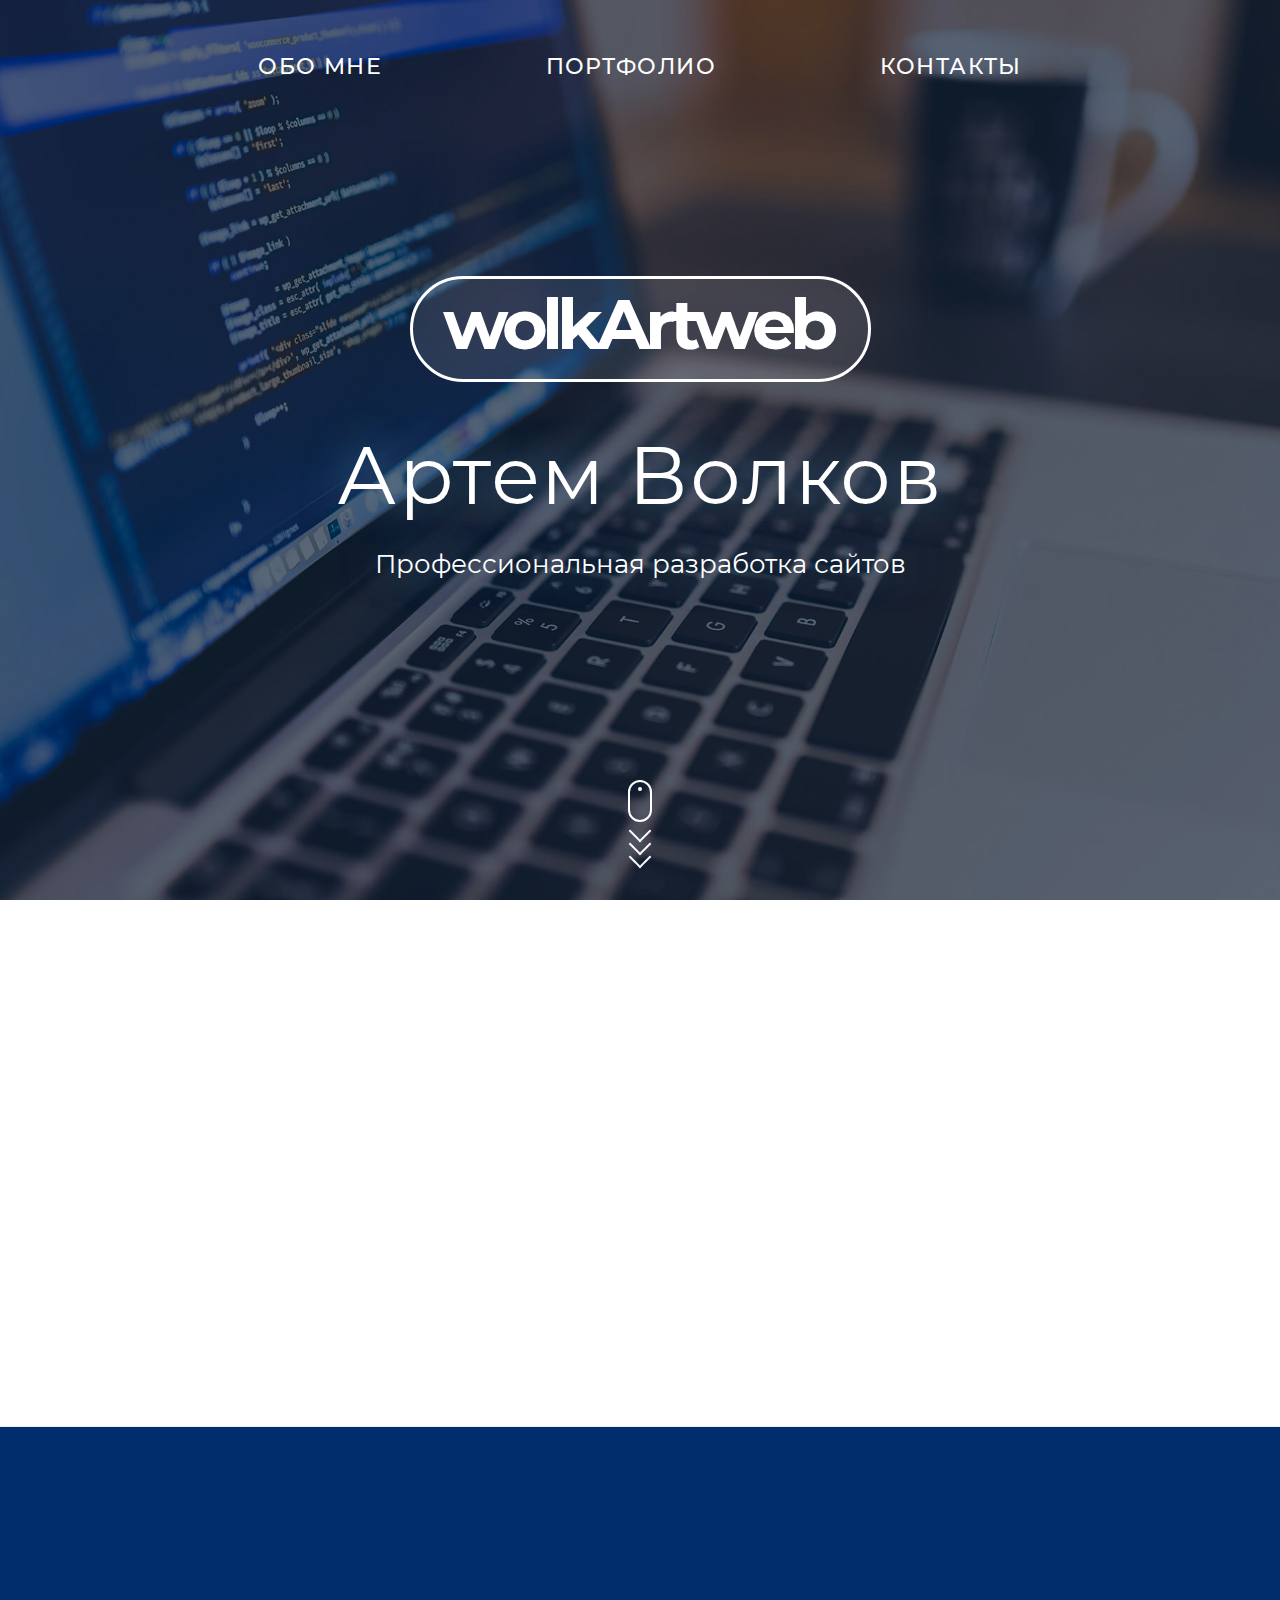
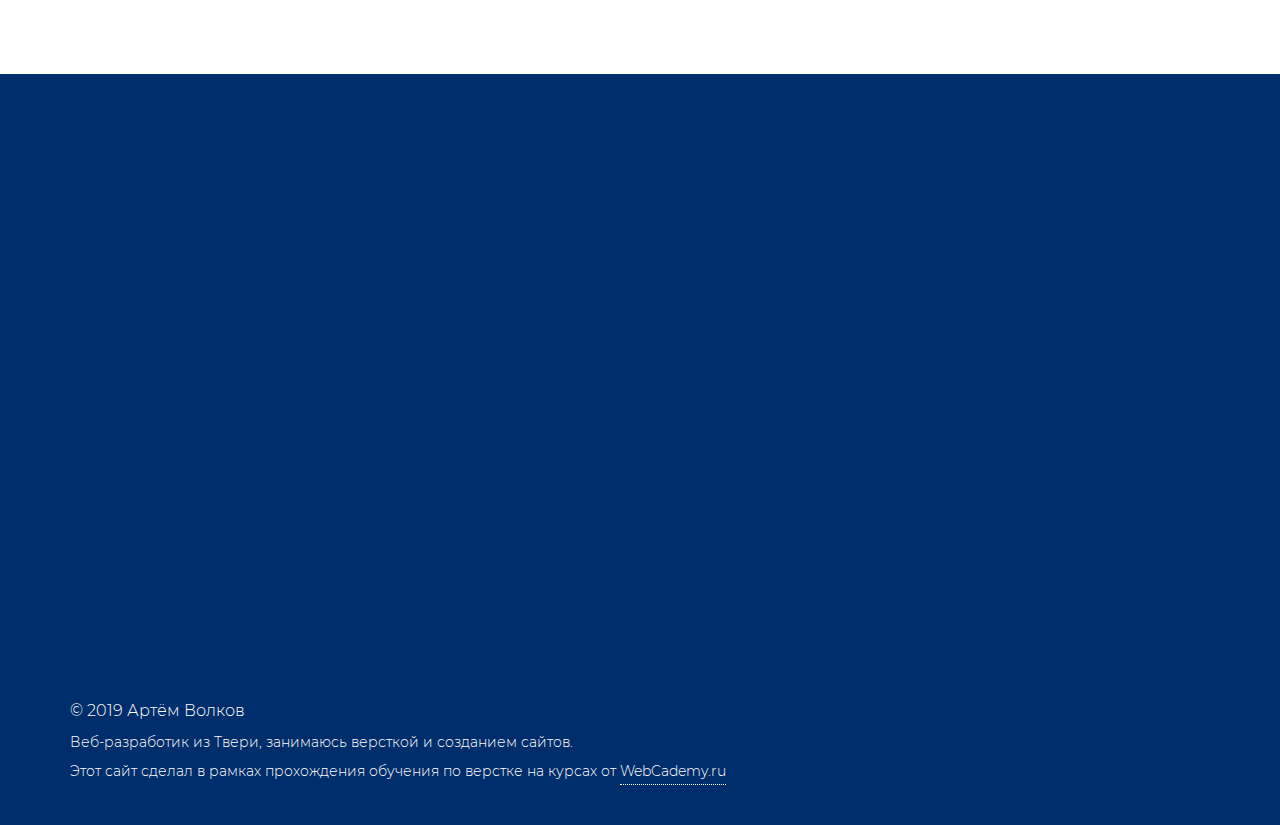
==== commit bd2a0e61: "global change" ====
--- a/index.html
+++ b/index.html
@@ -6,16 +6,19 @@
 	<meta name="viewport" content="width=device-width, initial-scale=1.0" />
 
 	<!-- Titles -->
-	<title>Артём Волков - персональный сайт портфолио.</title>
+	<title>Артём Волков - профессиональная разработка сайтов.</title>
 	<meta name="keywords" content="Ключевые слова...">
 	<meta name="description" content="Описание страницы...">
 
 	<!-- Syles -->
 	<link rel="stylesheet" href="libs/bootstrap/css/bootstrap.min.css">
 	<link rel="stylesheet" href="css/main.css">
-	<link rel="stylesheet" href="fonts/noto-webfont/noto.css">
+	<link rel="stylesheet" href="fonts/montserrat/montserrat.css">
 	<link rel="stylesheet" href="fonts/font-awesome/css/font-awesome.min.css">
 	<link rel="stylesheet" href="libs/fancybox/jquery.fancybox.css">
+
+	<!-- Animate CSS -->
+	<link rel="stylesheet" href="libs/animate-css/animate.css">
 
 	<!-- FavIcons -->
 	<link rel="shortcut icon" href="img/favicons/favicon.ico"  type="image/x-icon" />
@@ -48,22 +51,22 @@
 				</button>
 				<!-- // Navigation icon -->
 				<ul class="navigation__list">
-					<li><a href="#resume">резюме</a></li>
+					<li><a href="#about">Обо мне</a></li>
 					<li><a href="#portfolio">портфолио</a></li>
 					<li><a href="#contacts">контакты</a></li>
 				</ul>
 			</nav>
 			
-			<div class="header__centered-content">
-				<div class="user-photo user-photo--shadow">
-					<img src="usercontent/img/waw-logo-text.png" alt="Артём Волков">
-				</div>
-				
-				<h1 class="header__title">Артём Волков</h1>
-				<h2 class="header__subtitle">HTML верстальщик сайтов</h2>
-			</div>
-
-			<a href="#resume" class="mouse_scroll PageScroll2id">
+			<div class="logo wow fadeInDown slow">
+				<div id="string"><span class="blink_on"></span></div>
+			</div>
+
+			<div class="header-offer wow fadeInUp slow">
+				<h1 class="header__title">Артем Волков</h1>
+				<h2 class="header__subtitle">Профессиональная разработка сайтов</h2>
+			</div>
+
+			<a href="#about" class="mouse_scroll PageScroll2id">
 				<div class="mouse">
 					<div class="wheel"></div>
 				</div>
@@ -78,95 +81,105 @@
 	</div>
 	<!-- // Шапка страницы -->
 
-	<!-- Резюме -->
-	<div id="resume" class="section section--bottom-line section--bg-laptop">
+	<!-- Обо мне -->
+	<div id="about" class="about section section--bottom-line section--bg-laptop">
 		<div class="container">
 			<div class="row">
 
 				<!-- Фотография пользователя -->
-				<div class="hidden-xs col-sm-2 col-lg-3">
+				<div class="hidden-xs col-sm-2 col-lg-3 wow fadeInLeft slow">
 					<div class="user-photo user-photo--big">
 						<img src="usercontent/img/photo-big.jpg" alt="Артём Волков">
 					</div>
 				</div>
 				<!-- // Фотография пользователя -->
 
-				<!-- Резюме пользователя -->
+				<!-- Обо мне текст -->
 				<div class="col-sm-10 col-lg-9">
-					<div class="heading">Резюме</div>
-					<div class="heading heading--user-name">Артём Волков</div>
-					<p>31 год, Тверь, Россия</p>
-					<p>Родился и вырос. Закончил три класса церковно-приходской IT-школы. После чего «активно занимался самообразованием».</p>
-					
-					<!-- Опыт и образование -->
-					<div class="row">
-						<div class="col-sm-6">
-							<div class="heading heading--medium">
-								Опыт работы
-							</div>
-							<ul class="definition-list">
-								<li class="definition-list__item">
-									<div class="definition-list__def">Декабрь — настоящее время</div>
-									<div class="definition-list__desc">
-										<p>Верстальщик в веб-студии “Веб-Старт”.</p>
-									</div>
-								</li>
-								<li class="definition-list__item">
-									<div class="definition-list__def">октябрь 2015 — Декабрь 2016</div>
-									<div class="definition-list__desc">
-										<p>Фрилансер, веб-дизайнер.</p>
-									</div>
-								</li>
-								<li class="definition-list__item">
-									<div class="definition-list__def">Сентбярь 2014 — Октябрь 2015</div>
-									<div class="definition-list__desc">
-										<p>«ООО Кибер Софт» — Системный администратор.</p>
-									</div>
-								</li>
-							</ul>
-						</div>
-						
-						<div class="col-sm-6">
-							<div class="heading heading--medium">
-								Образование
-							</div>
-							<ul class="definition-list">
-								<li class="definition-list__item">
-									<div class="definition-list__def">декабрь 2018</div>
-									<div class="definition-list__desc">
-										<p>Курсы по верстке сайтов HTML5, CSS3 - WebCademy.ru</p>
-									</div>
-								</li>
-								<li class="definition-list__item">
-									<div class="definition-list__def">2008 — 2012</div>
-									<div class="definition-list__desc">
-										<p>Московский Государственный университет дизайна и технологий, специальность дизайнер-технолог.</p>
-									</div>
-								</li>
-							</ul>
-						</div>
-					</div>
-					<!-- // Опыт и образование -->
-					
-					<a href="usercontent/pdf/resume.pdf" target="_blank">
-						<div class="button">
-							<i class="fa fa-download" aria-hiddin="true"></i>
-							Скачать резюме
-						</div>
-					</a>
-
-				</div>
-				<!-- // Резюме пользователя -->
-
-			</div>
+					<div class="wow fadeInRight slow">
+						<div class="heading heading-bg-about">Обо мне</div>
+						<div class="about-text">
+							<p class="about-text__special">Здравствуйте!</p>
+							<p>Меня зовут Артем Волков, я - профессиональный веб-разработчик.</p>
+							<p>Единственный верный способ делать что-то хорошо, <span>любить то, что ты делаешь</span>. Для меня это не пустые слова. Я действительно люблю веб-разработку. Это ремесло позволяет помогать людям в решении их задач и проблем, принимать непосредственное участие в воплощении новых идей и проектов. Именно по этому, моя основная цель - создавать ценность. Путь проделанный от начала и до конца - главная награда.</p>
+							<p>Знаю, все это звучит достаточно шаблонно, да, зато искренне.</p>
+						</div>
+					</div>
+				</div>
+				<!-- // Обо мне текст -->
+			</div>
+			
 		</div>
 	</div>
-	<!-- // Резюме -->
+	<!-- // Обо мне -->
+
+	<!-- Навыки и специализации -->
+	<div class="skills section">
+		<div class="container">
+			<!-- Навыки -->
+			<div class="row">
+				<div class="col-sm-6 wow fadeInLeft slow">
+					<div class="heading heading--medium heading--medium--white">
+						Мои навыки
+					</div>
+					<ul class="definition-list">
+						<li class="definition-list__item">
+							<div class="definition-list__name">Верстка</div>
+							<p>HTML5, CSS3, Bootstrap, Adaptive, BEM-naming, кроссбраузерность, семантика, валидность</p>
+						</li>
+						<li class="definition-list__item">
+							<div class="definition-list__name">Frontend & Backend</div>
+							<p>jQuery, JS, Ajax, PHP, Интеграция с CMS</p>
+						</li>
+						<li class="definition-list__item">
+							<div class="definition-list__name">Веб-дизайн</div>
+							<p>Прототипирование, UX/UI архитектура</p>
+						</li>
+						<li class="definition-list__item">
+							<div class="definition-list__name">Интернет-маркетинг</div>
+							<p>Таргетированная реклама (Facebook, Instagram), РСЯ</p>
+						</li>
+					</ul>
+				</div>
+				<!-- Навыки -->
+
+				<!-- Специализации -->
+				<div class="col-sm-6 wow fadeInRight slow">
+					<div class="heading heading--medium heading--medium--white">
+						Мои специализации
+					</div>
+					<ul class="definition-list">
+						<li class="definition-list__item">
+							<div class="definition-list__name">Landing Page</div>
+							<p>Полный цикл работ</p>
+						</li>
+						<li class="definition-list__item">
+							<div class="definition-list__name">Сайты "под ключ"</div>
+							<p>Сайты-визитки, landing page, корпоративные сайты. От идеи, до рабочего проекта на вашем хостинге.</p>
+						</li>
+						<li class="definition-list__item">
+							<div class="definition-list__name">Верстка и frontend</div>
+							<p>По готовым PSD-макетам, внесение правок.</p>
+						</li>
+						<li class="definition-list__item">
+							<div class="definition-list__name">Интеграция с CMS</div>
+							<p>Wordpress</p>
+						</li>
+					</ul>
+				</div>
+			</div>
+			<!-- // Специализации -->
+			<div class="button-wrapper">
+				<a href="#contacts" class="button wow fadeInUp slow PageScroll2id" data-wow-offset="50">Связаться со мной</a>
+			</div>
+		</div>
+	</div>
+	<!-- // Навыки и специализации -->
 
 	<!-- Портфолио -->
-	<div id="portfolio" class="section section--padding-smaller section--bg-gear">
+	<div class="section section--bg-gear">
 		<div class="container">
-			<div class="heading heading--center">Мои работы</div>
+			<div id="portfolio" class="heading heading--center wow fadeInDown slow" data-wow-offset="100">Мои работы</div>
 
 			<!-- 
 				1. Создаем разметку с контейнером и элементами которые будем фильтровать.
@@ -178,26 +191,26 @@
 				4. Дабавить в JS:
 				$('#Container').mixItUp();
 				5. Подключить сам MixItUp
-			 -->
+			-->
 
 
 
 			<!-- Фильтр работ -->
 			<div class="filter-block">
 				<ul class="filter-block__block-element">
-					<li class="filter-block__element">
+					<li class="filter-block__element wow fadeInLeftBig slow">
 						<span class="filter-block__button filter-block__button--active filter" data-filter="all">Все</span>
 					</li>
-					<li class="filter-block__element">
+					<li class="filter-block__element wow fadeInLeft slow">
 						<span class="filter-block__button filter" data-filter=".html-css">HTML+CSS</span>
 					</li>
-					<li class="filter-block__element">
+					<li class="filter-block__element wow zoomIn slow">
 						<span class="filter-block__button filter" data-filter=".bootstrap">Bootstrap</span>
 					</li>
-					<li class="filter-block__element">
+					<li class="filter-block__element wow fadeInRight slow">
 						<span class="filter-block__button filter" data-filter=".tutorial">Учебные</span>
 					</li>
-					<li class="filter-block__element">
+					<li class="filter-block__element wow fadeInRightBig slow">
 						<span class="filter-block__button filter" data-filter=".payed">На заказ</span>
 					</li>
 				</ul>
@@ -208,7 +221,7 @@
 
 				<!-- Работа в портфолио -->
 				<div class="col-sm-4 mix html-css tutorial">
-					<div class="portfolio-item">
+					<div class="portfolio-item wow fadeInLeft slow" data-wow-offset="250">
 						<a href="usercontent/img/works/organic.jpg" class="fancybox portfolio-item__image" rel="group" title="Учебный макет Organica">
 							<div class="portfolio-item__image__hover">
 								<i class="fa fa-search" aria-hidden="true"></i><br>
@@ -228,7 +241,7 @@
 
 				<!-- Работа в портфолио -->
 				<div class="col-sm-4 mix bootstrap tutorial">
-					<div class="portfolio-item">
+					<div class="portfolio-item wow zoomIn slow" data-wow-offset="250">
 						<a href="usercontent/img/works/apollo.jpg" class="fancybox portfolio-item__image" rel="group" title="Учебный макет Аполло">
 							<div class="portfolio-item__image__hover">
 								<i class="fa fa-search" aria-hidden="true"></i><br>
@@ -248,7 +261,7 @@
 
 				<!-- Работа в портфолио -->
 				<div class="col-sm-4 mix bootstrap tutorial">
-					<div class="portfolio-item">
+					<div class="portfolio-item wow fadeInRight slow" data-wow-offset="250">
 						<a href="usercontent/img/works/portfolio.jpg" class="fancybox portfolio-item__image" rel="group" title="Личный сайт портфолио">
 							<div class="portfolio-item__image__hover">
 								<i class="fa fa-search" aria-hidden="true"></i><br>
@@ -268,7 +281,7 @@
 
 				<!-- Работа в портфолио -->
 				<div class="col-sm-4 mix payed">
-					<div class="portfolio-item">
+					<div class="portfolio-item wow fadeInLeft slow" data-wow-offset="250">
 						<a href="usercontent/img/works/car-concept.jpg" class="fancybox portfolio-item__image" rel="group" title="Промо сайт автомобиля">
 							<div class="portfolio-item__image__hover">
 								<i class="fa fa-search" aria-hidden="true"></i><br>
@@ -288,7 +301,7 @@
 
 				<!-- Работа в портфолио -->
 				<div class="col-sm-4 mix bootstrap payed">
-					<div class="portfolio-item">
+					<div class="portfolio-item wow zoomIn slow" data-wow-offset="250">
 						<a href="usercontent/img/works/motocycles.jpg" class="fancybox portfolio-item__image" rel="group" title="Магазин мотоциклов">
 							<div class="portfolio-item__image__hover">
 								<i class="fa fa-search" aria-hidden="true"></i><br>
@@ -308,7 +321,7 @@
 
 				<!-- Работа в портфолио -->
 				<div class="col-sm-4 mix payed">
-					<div class="portfolio-item">
+					<div class="portfolio-item wow fadeInRight slow" data-wow-offset="250">
 						<a href="usercontent/img/works/music.jpg" class="fancybox portfolio-item__image" rel="group" title="Магазин аудиотехники">
 							<div class="portfolio-item__image__hover">
 								<i class="fa fa-search" aria-hidden="true"></i><br>
@@ -332,61 +345,55 @@
 	<!-- // Портфолио -->
 
 	<!-- Footer -->
-	<!-- Контакты блок -->
-	<div id="contacts" class="contacts section section--padding-contacts section--bg-cloud">
-		<div class="container">
-			<div class="row">
-
-				<!-- Контакты -->
-				<div class="col-sm-6">
-					<div class="heading heading--white">Контакты</div>
-					<div class="contacts__description">
-						<p>Если вы ищите специалиста по верстке сайтов, front-end разработчика в команду или для работы над проектом —  я к вашим услугам.</p>
-					</div>
-					
-					<!-- Контактные данные -->
-					<div class="row">
-						<div class="col-lg-6">
-							<ul class="definition-list">
-								<li class="definition-list__item">
-									<div class="definition-list__def definition-list__def--contacts">Email</div>
-									<div class="definition-list__desc">
-										<p><a href="mailto:wolkov.art.leo@yandex.ru">wolkov.art.leo@yandex.ru</a></p>
-									</div>
-								</li>
-								<li class="definition-list__item">
-									<div class="definition-list__def definition-list__def--contacts">Skype</div>
-									<div class="definition-list__desc">
-										<p><a href="skype:wolkartl?chat">wolkartl</a></p>
-									</div>
-								</li>
-							</ul>
-						</div>
-
-						<div class="col-lg-6">
-							<ul class="definition-list">
-								<li class="definition-list__item">
-									<div class="definition-list__def definition-list__def--contacts">Телефон</div>
-									<div class="definition-list__desc">
-										<p><a href="tel:+7 (999) 780-17-70">+7 (999) 780-17-70</a></p>
-									</div>
-								</li>
-								<li class="definition-list__item">
-									<div class="definition-list__def definition-list__def--contacts">Адрес</div>
-									<div class="definition-list__desc">
+	<footer class="footer">
+		<!-- Контакты блок -->
+		<div id="contacts" class="contacts section section--padding-contacts">
+			<div class="container">
+				<div class="row">
+
+					<!-- Контакты -->
+					<div class="col-sm-6">
+						<div class="wow fadeInLeft slow" data-wow-offset="450">
+							<div class="heading heading--white">Контакты</div>
+							<div class="contacts__description">
+								<p>Если вы ищите специалиста по верстке сайтов, front-end разработчика в команду или для работы над проектом —  я к вашим услугам.</p>
+							</div>
+						</div>
+
+						<!-- Контактные данные -->
+						<div class="row">
+							<div class="col-lg-6">
+								<ul class="definition-list wow fadeInLeft slow" data-wow-offset="250">
+									<li class="definition-list__item">
+										<div class="definition-list__name definition-list__name--contacts">Email</div>
+										<p><a class="definition-list__link" href="mailto:info@wolkartweb.pro">info@wolkartweb.pro</a></p>
+									</li>
+									<li class="definition-list__item">
+										<div class="definition-list__name definition-list__name--contacts">Skype</div>
+										<p><a class="definition-list__link" href="skype:wolkartl?chat">wolkartl</a></p>
+									</li>
+								</ul>
+							</div>
+
+							<div class="col-lg-6">
+								<ul class="definition-list wow fadeInLeft slow" data-wow-offset="250">
+									<li class="definition-list__item">
+										<div class="definition-list__name definition-list__name--contacts">Телефон</div>
+										<p><a class="definition-list__link" href="tel:+7 (999) 780-17-70">+7 (999) 780-17-70</a></p>
+									</li>
+									<li class="definition-list__item">
+										<div class="definition-list__name definition-list__name--contacts">Адрес</div>
 										<p>Россия, Тверь</p>
-									</div>
-								</li>
-							</ul>
-						</div>
-					</div>
-					<!-- // Контактные данные -->
-
-					<!-- Социальные сети -->
-					<ul class="definition-list definition-list--social-icons">
-						<li class="definition-list__item">
-							<div class="definition-list__def definition-list__def--contacts">Социальные сети</div>
-							<div class="definition-list__desc">
+									</li>
+								</ul>
+							</div>
+						</div>
+						<!-- // Контактные данные -->
+
+						<!-- Социальные сети -->
+						<ul class="definition-list definition-list--social-icons wow fadeInUp slow" data-wow-offset="100">
+							<li class="definition-list__item">
+								<div class="definition-list__name definition-list__name--contacts">Социальные сети</div>
 								<div class="social-icons">
 									<a href="https://vk.com/wolkart" target="_blank" class="fa fa-vk" aria-hidden="true"></a>
 									<a href="https://www.facebook.com/wolkov.art.leo" target="_blank" class="fa fa-facebook" aria-hidden="true"></a>
@@ -394,68 +401,64 @@
 									<a href="tg://resolve?domain=<@WolkArt>" target="_blank" class="fa fa-telegram" aria-hidden="true"></a>
 									<a href="https://github.com/wolkart" target="_blank" class="fa fa-github" aria-hidden="true"></a>
 								</div>
-							</div>
-						</li>
-					</ul>
-					<!-- // Социальные сети -->
-				</div>
-				<!-- // Контакты -->
-
-				<!-- Форма -->
-				<div class="col-sm-6 col-lg-6">
-					<div class="heading heading--medium heading--padding-top heading--white">Связаться со мной</div>
-
-					<form id="contact-form" class="contact-form">
-
-						<!-- Hidden Required Fields -->
-						<input type="hidden" name="project_name" value="Мой сайт-портфолио">
-						<input type="hidden" name="form_from" value="admin@wolkovart.zzz.com.ua">
-						<input type="hidden" name="admin_email" value="wolkov.art.leo@yandex.ru">
-						<input type="hidden" name="form_subject" value="Сообщение с сайта-портфолио">
-						<!-- // Hidden Required Fields -->
-
-						<input type="text" class="contact-form__input" name="name" placeholder="Имя">
-						<input type="text" class="contact-form__input" name="email" placeholder="Email">
-
-						<div class="clearfix">
-							<input type="text" class="contact-form__input contact-form__input--half-width-left" name="skype" placeholder="Skype">
-							<input type="text" class="contact-form__input contact-form__input--half-width-right" name="phone" placeholder="Телефон">
-						</div>
-
-						<div class="contact-form__bg-pencil">
-							<textarea class="contact-form__textarea" placeholder="Ваше сообщение" name="message"></textarea>
-						</div>
-
-						<input type="submit" class="contact-form__submit" name="" value="Отправить">
-					</form>
-
-					<div id="answer"></div>
-
-				</div>
-				<!-- // Форма -->
-
-			</div>
-		</div>
-	</div>
-	<!-- // Контакты блок -->
-	
-	<!-- Копирайт -->
-	<div class="copyright">
-		<div class="container">
-			<p class="copyright__label">© 2018 Артём Волков</p>
-			<p>Веб-разработик из Твери, занимаюсь версткой и созданием сайтов.</p>
-			<p>Этот сайт сделал в рамках прохождения обучения по верстке на курсах от <a href="http://webcademy.ru/" target="_blank">WebCademy.ru</a></p>
-		</div>
-	</div>
-	<!-- Копирайт -->
+							</li>
+						</ul>
+						<!-- // Социальные сети -->
+					</div>
+					<!-- // Контакты -->
+
+					<!-- Форма -->
+					<div class="col-sm-6 col-lg-6 wow fadeInRight slow" data-wow-offset="450">
+						<div class="heading heading--medium heading--white heading--contact-form">Связаться со мной</div>
+
+						<form id="contact-form" class="contact-form">
+
+							<!-- Hidden Required Fields -->
+							<input type="hidden" name="project_name" value="Мой сайт-портфолио">
+							<input type="hidden" name="form_from" value="admin@wolkartweb.pro">
+							<input type="hidden" name="admin_email" value="info@wolkartweb.pro">
+							<input type="hidden" name="form_subject" value="Сообщение с сайта-портфолио">
+							<!-- // Hidden Required Fields -->
+
+							<input type="text" class="contact-form__input" name="name" placeholder="Имя">
+							<input type="text" class="contact-form__input" name="email" placeholder="Email">
+
+							<div class="clearfix">
+								<input type="text" class="contact-form__input contact-form__input--half-width-left" name="skype" placeholder="Skype">
+								<input type="text" class="contact-form__input contact-form__input--half-width-right" name="phone" placeholder="Телефон">
+							</div>
+
+							<div class="contact-form__bg-pencil">
+								<textarea class="contact-form__textarea" placeholder="Ваше сообщение" name="message"></textarea>
+								<div class="wow shake delay-3s" data-wow-iteration="2">
+									<img src="img/bg/pencil.png" alt="">
+								</div>
+							</div>
+
+							<input type="submit" class="contact-form__submit" name="" value="Отправить">
+						</form>
+
+						<div id="answer"></div>
+
+					</div>
+					<!-- // Форма -->
+
+				</div>
+			</div>
+		</div>
+		<!-- // Контакты блок -->
+
+		<!-- Копирайт -->
+		<div class="copyright">
+			<div class="container">
+				<p class="copyright__label">© 2019 Артём Волков</p>
+				<p>Веб-разработик из Твери, занимаюсь версткой и созданием сайтов.</p>
+				<p>Этот сайт сделал в рамках прохождения обучения по верстке на курсах от <a href="http://webcademy.ru/" target="_blank">WebCademy.ru</a></p>
+			</div>
+		</div>
+		<!-- Копирайт -->
+	</footer>
 	<!-- // Footer -->
-
-	
-
-
-
-	
-
 
 	<!-- Vendor scripts -->
 	<script src="libs/jquery/jquery-1.11.2.min.js"></script>
@@ -465,6 +468,8 @@
 	<script src="libs/fancybox/jquery.fancybox.pack.js"></script>
 	<script src="libs/jquery/jquery.mousewheel-3.0.6.pack.js"></script>
 	<script src="libs/jquery.valedate/jquery.validate.js"></script>
+	<script src="libs/wowjs/wow.min.js"></script>
+	<script src="libs/stellarjs/jquery.stellar.min.js"></script>
 	
 	<!-- Custom scripts -->
 	<script src="js/navigation.js"></script>
--- a/css/main.css
+++ b/css/main.css
@@ -86,12 +86,14 @@
 body {
   font-size: 1.6rem;
   /* 10px * 1.6 = 16px */
-  font-family: 'Noto Sans';
+  font-family: 'Montserrat';
+  overflow-x: hidden;
 }
 p {
   font-size: 14px;
   line-height: 22px;
   color: #000;
+  font-weight: 300;
 }
 @media (min-width: 768px) {
   p {
@@ -107,7 +109,7 @@
 /* Custom, iPhone Retina - adaptive styles bofore 320px */
 .navigation {
   font-size: 22px;
-  font-weight: 700;
+  font-weight: 500;
   text-transform: uppercase;
   letter-spacing: 1.4px;
   top: 51px;
@@ -182,6 +184,9 @@
 }
 .navigation a {
   color: #FFF;
+  border: 1px solid transparent;
+  -webkit-border-radius: 50px;
+  border-radius: 50px;
   text-decoration: none;
   -webkit-transition: all 0.3s ease-in;
   -moz-transition: all 0.3s ease-in;
@@ -192,7 +197,18 @@
 .navigation a:hover,
 .navigation a:focus,
 .navigation a:active {
-  color: #ffe400;
+  border: 1px solid #FFFFFF;
+  background-color: rgba(255, 255, 255, 0.1);
+}
+@media (min-width: 768px) {
+  .navigation a {
+    padding: 5px 10px;
+  }
+}
+@media (min-width: 1200px) {
+  .navigation a {
+    padding: 5px 20px;
+  }
 }
 .user-photo {
   overflow: hidden;
@@ -413,8 +429,8 @@
 }
 @media (min-width: 1200px) {
   .section {
-    padding-top: 74px;
-    padding-bottom: 90px;
+    padding-top: 100px;
+    padding-bottom: 100px;
   }
 }
 .section--padding-smaller {
@@ -470,44 +486,31 @@
     background-image: url("../img/bg/gear.png");
   }
 }
-.section--bg-cloud {
-  background-repeat: no-repeat;
-  background-position: right 70%;
-}
-@media (min-width: 1500px) {
-  .section--bg-cloud {
-    background-image: url("../img/bg/cloud.png");
-  }
-}
 .heading {
   color: #0052c2;
   font-weight: 700;
-  font-size: 32px;
+  font-size: 25px;
   margin: 0 0 9px;
+  text-transform: uppercase;
 }
 @media (min-width: 768px) {
   .heading {
-    font-size: 42px;
+    font-size: 30px;
     margin: 0 0 19px;
-  }
-}
-.heading--user-name {
-  font-size: 18px;
-  line-height: 28px;
-  font-weight: 700;
-  color: #000;
-  margin: 0 0 3px;
-}
-@media (min-width: 768px) {
-  .heading--user-name {
-    margin: 0 0 9px;
   }
 }
 .heading--medium {
   color: #000;
-  font-size: 24px;
+  font-size: 20px;
   line-height: 28px;
   margin: 16px 0 15px;
+  font-weight: 600;
+}
+.heading--medium--white {
+  display: inline-block;
+  color: #FFF;
+  font-weight: 700;
+  border-bottom: 2px solid #fff;
 }
 .heading--center {
   text-align: center;
@@ -515,8 +518,8 @@
 .heading--white {
   color: #FFF;
 }
-.heading--padding-top {
-  padding-top: 7px;
+.heading--contact-form {
+  margin-top: 11px;
 }
 .definition-list {
   margin: 0 0 43px;
@@ -535,63 +538,99 @@
   margin: 0 0 13px;
   padding: 0;
 }
-.definition-list__def {
-  font-size: 14px;
+.definition-list__item p {
+  color: #FFF;
+}
+.definition-list__item span {
+  color: #0052c2;
+}
+.definition-list__name {
+  font-size: 16px;
   line-height: 26px;
-  font-weight: 700;
-  color: #0052c2;
-  text-transform: uppercase;
-}
-.definition-list__def--contacts {
-  color: #A2D1F4;
+  font-weight: 500;
+  color: #FFF;
+}
+.definition-list__name--contacts {
+  color: #FFFFFF;
   font-size: 16px;
   line-height: 28px;
+  text-transform: uppercase;
+  font-weight: 600;
 }
 .definition-list__desc {
   font-size: 16px;
   line-height: 26px;
+}
+.definition-list__link {
+  display: inline-block;
+  color: #FFF;
+  text-decoration: none;
+  border-bottom: 1px dotted #fff;
+  -webkit-transition: all 0.3s ease-in;
+  -moz-transition: all 0.3s ease-in;
+  -ms-transition: all 0.3s ease-in;
+  -o-transition: all 0.3s ease-in;
+  transition: all 0.3s ease-in;
+}
+.definition-list__link:after {
+  display: block;
+  content: "";
+  height: 2px;
+  width: 0%;
+  background-color: #FFF;
+  transition: width 0.3s ease-in-out;
+}
+.definition-list__link:hover,
+.definition-list__link:focus,
+.definition-list__link:active {
+  text-decoration: none;
+  color: #FFF;
+}
+.definition-list__link:hover:after,
+.definition-list__link:focus:after,
+.definition-list__link:active:after {
+  width: 100%;
+}
+.definition-list__link--blue {
+  color: #0052c2;
+  border-color: #0052c2;
+}
+.definition-list__link--blue:after {
+  background-color: #0052c2;
+}
+.definition-list__link--blue:hover,
+.definition-list__link--blue:focus,
+.definition-list__link--blue:active {
+  color: #0052c2;
+}
+.button-wrapper {
+  margin-top: 50px;
+  text-align: center;
 }
 .button {
   display: inline-block;
   font-size: 16px;
   font-weight: 700;
-  color: #FFF;
+  color: #fff;
+  text-decoration: none;
   padding: 11px 26px 14px;
-  background-color: #0052c2;
+  border: 2px solid #fff;
   border-radius: 60px;
-  cursor: pointer;
-  box-shadow: 0px 3px 15px 0px rgba(0, 82, 194, 0.5);
   -webkit-transition: 0.3s ease-in;
   -moz-transition: 0.3s ease-in;
   -ms-transition: 0.3s ease-in;
   -o-transition: 0.3s ease-in;
   transition: 0.3s ease-in;
 }
-.button .fa {
-  font-size: 18px;
-  margin-right: 5px;
-}
 .button:hover,
-.button:focus {
+.button:focus,
+.button:active {
   background-color: #FFF;
   color: #0052c2;
-}
-.button:active {
-  background-color: #0052c2;
-  color: #ffe400;
-}
-.Rounded_Rectangle_2_copy_4 {
-  background-color: #0052c2;
-  box-shadow: 0px 3px 15px 0px rgba(0, 82, 194, 0.5);
-  position: absolute;
-  left: 120px;
-  top: 524px;
-  width: 216px;
-  height: 48px;
-  z-index: 71;
+  text-decoration: none;
 }
 .filter-block {
-  font-size: 16px;
+  font-size: 14px;
   font-weight: 700;
   text-transform: uppercase;
   padding-top: 19px;
@@ -601,6 +640,11 @@
   .filter-block {
     padding-top: 8px;
     margin-bottom: 50px;
+  }
+}
+@media (min-width: 992px) {
+  .filter-block {
+    font-size: 16px;
   }
 }
 .filter-block__block-element {
@@ -633,7 +677,7 @@
   display: inline-block;
   cursor: pointer;
   color: #CECECE;
-  padding: 10px 29px 13px;
+  padding: 10px 29px;
   border: 2px solid #fff;
   -webkit-transition: all 0.3s ease-in;
   -moz-transition: all 0.3s ease-in;
@@ -642,12 +686,12 @@
   transition: all 0.3s ease-in;
 }
 .filter-block__button:hover {
-  padding: 10px 29px 13px;
+  padding: 10px 29px;
   color: #000;
   border: 2px solid #0052c2;
 }
 .filter-block__button--active {
-  padding: 10px 29px 13px;
+  padding: 10px 29px;
   color: #000;
   border: 2px solid #0052c2;
 }
@@ -708,7 +752,7 @@
   text-align: center;
   font-size: 26px;
   color: #FFF;
-  background-color: rgba(0, 82, 194, 0.9);
+  background-color: rgba(0, 22, 48, 0.6);
   -webkit-transition: top 0.5s ease-out;
   -moz-transition: top 0.5s ease-out;
   -ms-transition: top 0.5s ease-out;
@@ -757,15 +801,28 @@
 }
 .portfolio-item__title {
   font-size: 20px;
-  font-weight: 700;
+  font-weight: 500;
   margin-bottom: 10px;
 }
 @media (min-width: 1200px) {
   .portfolio-item__title {
-    font-size: 24px;
-  }
+    font-size: 20px;
+  }
+}
+.portfolio-item__title span {
+  display: inline-block;
+  vertical-align: middle;
+  line-height: 1;
+  font-size: 20px;
+  font-weight: 300;
+  color: #0052c2;
+}
+.portfolio-item__title .fa {
+  color: #0052c2;
+  text-shadow: 0px 0px 15px #48779f;
 }
 .portfolio-item__title a {
+  display: inline-block;
   color: #000;
   text-decoration: none;
   -webkit-transition: all 0.3s ease-in;
@@ -774,11 +831,23 @@
   -o-transition: all 0.3s ease-in;
   transition: all 0.3s ease-in;
 }
+.portfolio-item__title a:after {
+  display: block;
+  content: "";
+  height: 2px;
+  width: 0%;
+  background-color: #0052c2;
+  transition: width 0.3s ease-in-out;
+}
 .portfolio-item__title a:hover,
 .portfolio-item__title a:focus,
 .portfolio-item__title a:active {
-  color: #0052c2;
   text-decoration: none;
+}
+.portfolio-item__title a:hover:after,
+.portfolio-item__title a:focus:after,
+.portfolio-item__title a:active:after {
+  width: 100%;
 }
 @media (min-width: 1200px) {
   .portfolio-item__title a {
@@ -801,8 +870,21 @@
   padding-top: 19px;
 }
 .social-icons a {
+  color: #FFF;
   text-decoration: none;
   border-bottom: none !important;
+  -webkit-transition: all 0.3s ease-in;
+  -moz-transition: all 0.3s ease-in;
+  -ms-transition: all 0.3s ease-in;
+  -o-transition: all 0.3s ease-in;
+  transition: all 0.3s ease-in;
+}
+.social-icons a:hover {
+  -webkit-transform: rotate(360deg);
+  -moz-transform: rotate(360deg);
+  -ms-transform: rotate(360deg);
+  -o-transform: rotate(360deg);
+  transform: rotate(360deg);
 }
 .social-icons .fa {
   margin-right: 30px;
@@ -812,7 +894,7 @@
   margin-right: 0;
 }
 .contact-form__input {
-  color: #00599A;
+  color: #fff;
   font-size: 16px;
   font-weight: 700;
   width: 100%;
@@ -822,8 +904,8 @@
   border: none;
   -webkit-border-radius: 8px;
   border-radius: 8px;
-  background-color: #FFF;
-  border: 3px solid #fff;
+  background-color: rgba(0, 22, 48, 0.5);
+  border: 3px solid #ffffff;
   -webkit-transition: border-color 0.3s ease-in;
   -moz-transition: border-color 0.3s ease-in;
   -ms-transition: border-color 0.3s ease-in;
@@ -844,7 +926,7 @@
   width: 49%;
 }
 .contact-form__textarea {
-  color: #00599A;
+  color: #fff;
   font-size: 16px;
   font-weight: 700;
   width: 100%;
@@ -855,8 +937,8 @@
   border: none;
   -webkit-border-radius: 8px;
   border-radius: 8px;
-  background-color: #FFF;
-  border: 3px solid #fff;
+  background-color: rgba(0, 22, 48, 0.5);
+  border: 3px solid #ffffff;
   -webkit-transition: border-color 0.3s ease-in;
   -moz-transition: border-color 0.3s ease-in;
   -ms-transition: border-color 0.3s ease-in;
@@ -875,21 +957,20 @@
     }
   }
 }
-@media (min-width: 1200px) {
-  .contact-form__bg-pencil {
-    position: relative;
-  }
-  .contact-form__bg-pencil:after {
-    content: "";
-    position: absolute;
+.contact-form__bg-pencil {
+  position: relative;
+}
+.contact-form__bg-pencil .shake {
+  position: absolute;
+  display: none;
+  top: 75%;
+  left: 61%;
+  width: 203px;
+  height: 153px;
+}
+@media (min-width: 1200px) {
+  .contact-form__bg-pencil .shake {
     display: block;
-    top: 75%;
-    left: 61%;
-    width: 203px;
-    height: 153px;
-    background-image: url("../img/bg/pencil.png");
-    background-repeat: no-repeat;
-    background-position: left top;
   }
 }
 .contact-form__submit {
@@ -916,8 +997,8 @@
   color: #065a97;
 }
 .contact-form__submit:active {
-  border-color: #ffe400;
-  color: #ffe400;
+  border-color: #00d7ff;
+  color: #00d7ff;
   background-color: transparent;
 }
 @media (min-width: 768px) {
@@ -1073,14 +1154,15 @@
 }
 .header {
   position: relative;
-  display: table;
+  display: flex;
+  -webkit-justify-content: center;
+  justify-content: center;
+  -webkit-align-items: center;
+  align-items: center;
   width: 100%;
-  height: 390px;
-  background: #8C8B8C;
-  background: -webkit-radial-gradient(center, #8c8b8c, #504f50);
-  background: -moz-radial-gradient(center, #8c8b8c, #504f50);
-  background: radial-gradient(ellipse at center, #8c8b8c, #504f50);
-  background-image: url("../img/bg/bg-web.jpg");
+  height: 100vh;
+  background-color: #0052c2;
+  background-image: url("../img/bg/header-bg.jpg");
   background-repeat: no-repeat;
   background-position: center;
   -webkit-background-size: cover;
@@ -1100,60 +1182,114 @@
   opacity: 0.6;
   z-index: -1;
 }
-@media (min-width: 768px) {
+@media (min-width: 992px) {
   .header {
-    height: 560px;
-  }
-}
-@media (min-width: 1200px) {
-  .header {
-    height: 800px;
+    background-attachment: fixed;
   }
 }
 .header__inner {
-  display: table-cell;
-  padding-top: 51px;
-  padding-bottom: 60px;
+  display: flex;
+  -webkit-flex-direction: column;
+  -ms-flex-direction: column;
+  flex-direction: column;
+  -webkit-align-items: center;
+  align-items: center;
   text-align: center;
-  vertical-align: middle;
-}
-.header__centered-content {
-  display: inline-block;
-  margin-top: 5px;
-}
-@media (min-width: 768px) {
-  .header__centered-content {
-    margin-top: 0;
-  }
-}
-@media (min-width: 1200px) {
-  .header__centered-content {
-    margin-top: 34px;
+}
+@media (min-width: 1200px) {
+  .header__inner {
+    padding-bottom: 45px;
+  }
+}
+#string > span:after {
+  content: "";
+  position: absolute;
+  top: 0;
+  left: 0em;
+  width: 130%;
+  height: 100%;
+  background: linear-gradient(to left, rgba(255, 255, 255, 0), rgba(255, 255, 255, 0.8), rgba(255, 255, 255, 0)) no-repeat -2em 0%;
+  background-size: 2em 100%;
+  -moz-transform: skewX(-50deg);
+  -o-transform: skewX(-50deg);
+  -webkit-transform: skewX(-50deg);
+  transform: skewX(-50deg);
+}
+#string > span.blink_on:after {
+  transition: 1.5s linear;
+  background-position: 150% 0%;
+}
+.logo {
+  position: relative;
+  overflow: hidden;
+  margin-bottom: 20px;
+  text-align: center;
+  font-size: 35px;
+  font-weight: 700;
+  letter-spacing: -3px;
+  line-height: 1;
+  background-color: rgba(255, 255, 255, 0.1);
+  padding: 10px 20px 15px;
+  border: 2px solid #FFFFFF;
+  -webkit-border-radius: 80px;
+  border-radius: 80px;
+}
+.logo:after {
+  content: "wolkArtweb";
+  margin-right: 3px;
+}
+@media (min-width: 1200px) {
+  .logo:after {
+    margin-right: 6px;
+  }
+}
+@media (min-width: 414px) {
+  .logo {
+    font-size: 45px;
+  }
+}
+@media (min-width: 1200px) {
+  .logo {
+    font-size: 70px;
+    margin-bottom: 50px;
+    letter-spacing: -6px;
+    padding: 10px 30px 20px;
+    border-width: 3px;
   }
 }
 .header__title {
-  font-size: 26px;
-  font-weight: 700;
-  margin: 0 0 18px;
+  font-size: 35px;
+  font-weight: 400;
+  margin: 0 0 15px;
+  letter-spacing: 1.5px;
   text-shadow: 0px 0px 40px #48779f;
 }
-@media (min-width: 768px) {
+.header__title--portfolio {
+  line-height: 1;
+  background-color: rgba(255, 255, 255, 0.1);
+  padding: 10px 30px 15px;
+  border: 3px solid #FFFFFF;
+  -webkit-border-radius: 80px;
+  border-radius: 80px;
+}
+@media (min-width: 414px) {
   .header__title {
     font-size: 42px;
   }
 }
 @media (min-width: 1200px) {
   .header__title {
-    font-size: 56px;
+    font-size: 80px;
+    margin-bottom: 30px;
   }
 }
 .header__subtitle {
-  font-size: 18px;
-  font-weight: 700;
+  font-size: 16px;
+  font-weight: 400;
   margin: 0;
   text-shadow: 0px 0px 40px #48779f;
 }
-@media (min-width: 768px) {
+@media (min-width: 414px) {
   .header__subtitle {
     font-size: 20px;
   }
@@ -1163,16 +1299,120 @@
     font-size: 26px;
   }
 }
+.about {
+  position: relative;
+}
+.about-text span {
+  display: inline-block;
+  font-weight: 400;
+  border-bottom: 1px solid #0052c2;
+}
+.about-text__special {
+  font-size: 18px;
+  line-height: 28px;
+  font-weight: 500;
+  color: #000;
+  margin: 0 0 3px;
+}
+@media (min-width: 768px) {
+  .about-text__special {
+    margin: 0 0 9px;
+  }
+}
+.skills {
+  position: relative;
+  display: flex;
+  -webkit-justify-content: center;
+  justify-content: center;
+  -webkit-align-items: center;
+  align-items: center;
+  width: 100%;
+  background-color: #0052c2;
+  background-image: url("../img/bg/bg-3.jpg");
+  background-repeat: no-repeat;
+  background-position: center;
+  -webkit-background-size: cover;
+  -o-background-size: cover;
+  background-size: cover;
+  color: #FFF;
+  z-index: 1;
+}
+.skills:after {
+  content: "";
+  position: absolute;
+  top: 0;
+  right: 0;
+  left: 0;
+  bottom: 0;
+  background-color: #001630;
+  opacity: 0.6;
+  z-index: -1;
+}
+@media (min-width: 992px) {
+  .skills {
+    background-attachment: fixed;
+  }
+}
 .contacts {
-  background-color: #065A97;
   color: #FFF;
 }
 .contacts p {
   color: #FFF;
 }
-.contacts a {
-  color: #FFF;
+.contacts__description {
+  margin-bottom: 30px;
+}
+.footer {
+  position: relative;
+  background-color: #0052c2;
+  background-image: url("../img/bg/bg-footer.jpg");
+  background-repeat: no-repeat;
+  background-position: center;
+  -webkit-background-size: cover;
+  -o-background-size: cover;
+  background-size: cover;
+  z-index: 1;
+}
+.footer:after {
+  content: "";
+  position: absolute;
+  top: 0;
+  right: 0;
+  left: 0;
+  bottom: 0;
+  background-color: #001630;
+  opacity: 0.6;
+  z-index: -1;
+}
+@media (min-width: 992px) {
+  .footer {
+    background-attachment: fixed;
+  }
+}
+.copyright {
+  color: #fff;
+  font-size: 14px;
+  line-height: 1.4;
+  padding-top: 40px;
+  padding-bottom: 40px;
+}
+.copyright p {
+  color: #fff;
+  font-size: 14px;
+  line-height: 1.4;
+  margin: 0 0 10px;
+}
+.copyright p.copyright__label {
+  font-size: 16px;
+  color: #fff;
+}
+.copyright p:last-child {
+  margin-bottom: 0;
+}
+.copyright a {
+  display: inline-block;
   text-decoration: none;
+  color: #fff;
   border-bottom: 1px dotted #fff;
   -webkit-transition: all 0.3s ease-in;
   -moz-transition: all 0.3s ease-in;
@@ -1180,52 +1420,78 @@
   -o-transition: all 0.3s ease-in;
   transition: all 0.3s ease-in;
 }
-.contacts a:hover,
-.contacts a:focus,
-.contacts a:active {
-  color: #ffe400;
-  text-decoration: none;
-  border-bottom: 1px dotted #ffe400;
-}
-.contacts__description {
-  margin-bottom: 30px;
-}
-.copyright {
-  background-color: #003f6d;
-  color: #5e92b9;
-  font-size: 14px;
-  line-height: 1.4;
-  padding-top: 40px;
-  padding-bottom: 40px;
-}
-.copyright p {
-  color: #5e92b9;
-  font-size: 14px;
-  line-height: 1.4;
-  margin: 0 0 10px;
-}
-.copyright p.copyright__label {
-  font-size: 16px;
-  color: #82b3d7;
-}
-.copyright p:last-child {
-  margin-bottom: 0;
-}
-.copyright a {
-  text-decoration: none;
-  color: #82b3d7;
-  border-bottom: 1px dotted #82b3d7;
-  -webkit-transition: all 0.3s ease-in;
-  -moz-transition: all 0.3s ease-in;
-  -ms-transition: all 0.3s ease-in;
-  -o-transition: all 0.3s ease-in;
-  transition: all 0.3s ease-in;
+.copyright a:after {
+  display: block;
+  content: "";
+  height: 2px;
+  width: 0%;
+  background-color: #FFF;
+  transition: width 0.3s ease-in-out;
 }
 .copyright a:hover,
 .copyright a:focus,
 .copyright a:active {
   text-decoration: none;
-  color: #ffe400;
-  border-bottom: 1px dotted #ffe400;
+  color: #FFF;
+}
+.copyright a:hover:after,
+.copyright a:focus:after,
+.copyright a:active:after {
+  width: 100%;
+}
+.project-description {
+  padding-top: 15px;
+  position: relative;
+}
+.project-description:before {
+  content: "";
+  display: none;
+  background-color: #C7C7C7;
+  position: absolute;
+  top: 0;
+  left: 50%;
+  height: 1px;
+  width: 50%;
+  -webkit-transform: translateX(-50%);
+  -moz-transform: translateX(-50%);
+  -ms-transform: translateX(-50%);
+  -o-transform: translateX(-50%);
+  transform: translateX(-50%);
+}
+@media (min-width: 768px) {
+  .project-description:before {
+    display: block;
+  }
+}
+@media (min-width: 768px) {
+  .project-description {
+    padding-top: 30px;
+  }
+}
+.project-mockup {
+  padding-bottom: 15px;
+}
+@media (min-width: 768px) {
+  .project-mockup {
+    padding-bottom: 30px;
+  }
+}
+.project-description__icon {
+  margin-top: 16px;
+  text-align: center;
+}
+.project-description__icon .fa {
+  color: #0052c2;
+  text-shadow: 0px 0px 15px #48779f;
+}
+@media (min-width: 768px) {
+  .project-description__icon .fa {
+    font-size: 35px;
+  }
+}
+@media (min-width: 1200px) {
+  .project-description__icon .fa {
+    font-size: 70px;
+  }
 }
 /*# sourceMappingURL=main.css.map */--- a/fonts/montserrat/montserrat.css
+++ b/fonts/montserrat/montserrat.css
@@ -0,0 +1,56 @@
+/* This stylesheet generated by Transfonter (https://transfonter.org) on October 3, 2017 10:05 PM */
+
+@font-face {
+	font-family: 'Montserrat';
+	src: url('Montserrat-Light.eot');
+	src: local('Montserrat Light'), local('Montserrat-Light'),
+		url('Montserrat-Light.eot?#iefix') format('embedded-opentype'),
+		url('Montserrat-Light.woff') format('woff'),
+		url('Montserrat-Light.ttf') format('truetype');
+	font-weight: 300;
+	font-style: normal;
+}
+
+@font-face {
+	font-family: 'Montserrat';
+	src: url('Montserrat-Regular.eot');
+	src: local('Montserrat Regular'), local('Montserrat-Regular'),
+		url('Montserrat-Regular.eot?#iefix') format('embedded-opentype'),
+		url('Montserrat-Regular.woff') format('woff'),
+		url('Montserrat-Regular.ttf') format('truetype');
+	font-weight: normal;
+	font-style: normal;
+}
+
+@font-face {
+	font-family: 'Montserrat';
+	src: url('Montserrat-Medium.eot');
+	src: local('Montserrat Medium'), local('Montserrat-Medium'),
+		url('Montserrat-Medium.eot?#iefix') format('embedded-opentype'),
+		url('Montserrat-Medium.woff') format('woff'),
+		url('Montserrat-Medium.ttf') format('truetype');
+	font-weight: 500;
+	font-style: normal;
+}
+
+@font-face {
+	font-family: 'Montserrat';
+	src: url('Montserrat-SemiBold.eot');
+	src: local('Montserrat SemiBold'), local('Montserrat-SemiBold'),
+		url('Montserrat-SemiBold.eot?#iefix') format('embedded-opentype'),
+		url('Montserrat-SemiBold.woff') format('woff'),
+		url('Montserrat-SemiBold.ttf') format('truetype');
+	font-weight: 600;
+	font-style: normal;
+}
+
+@font-face {
+	font-family: 'Montserrat';
+	src: url('Montserrat-Bold.eot');
+	src: local('Montserrat Bold'), local('Montserrat-Bold'),
+		url('Montserrat-Bold.eot?#iefix') format('embedded-opentype'),
+		url('Montserrat-Bold.woff') format('woff'),
+		url('Montserrat-Bold.ttf') format('truetype');
+	font-weight: bold;
+	font-style: normal;
+}